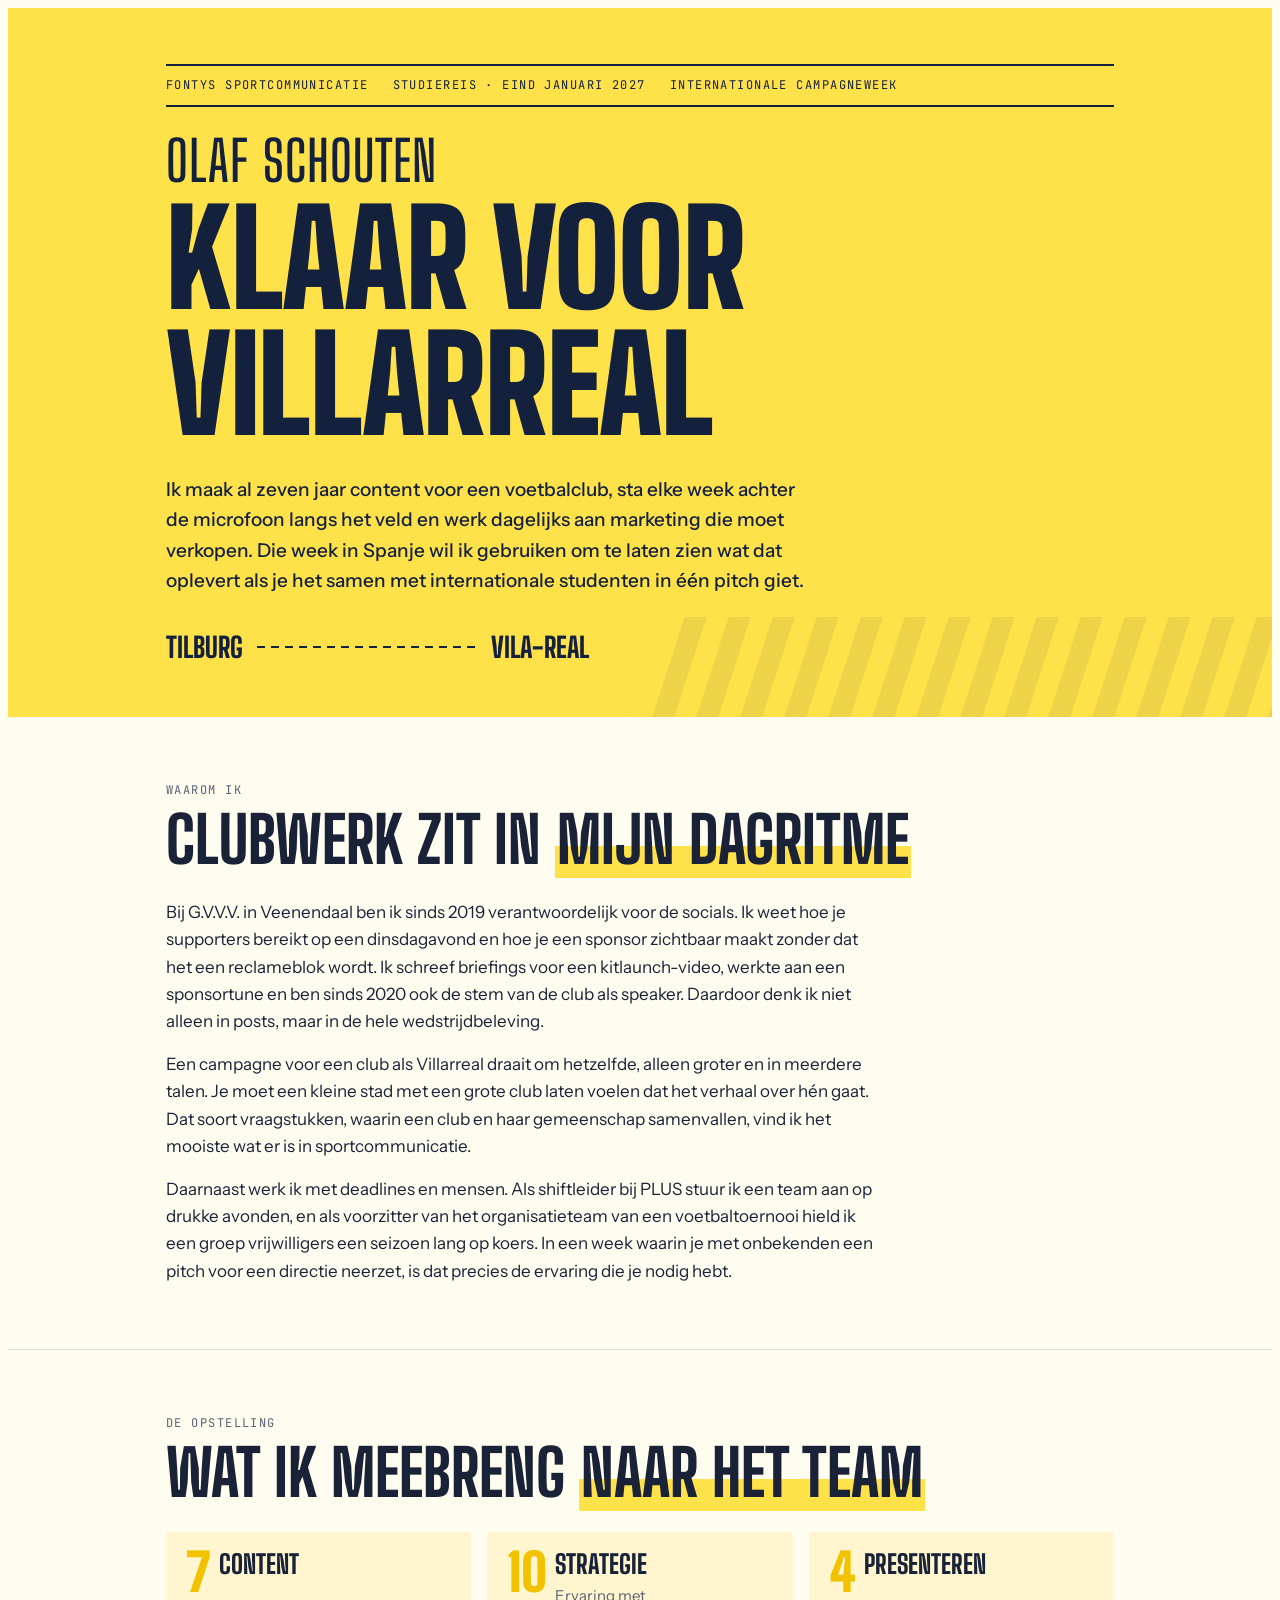
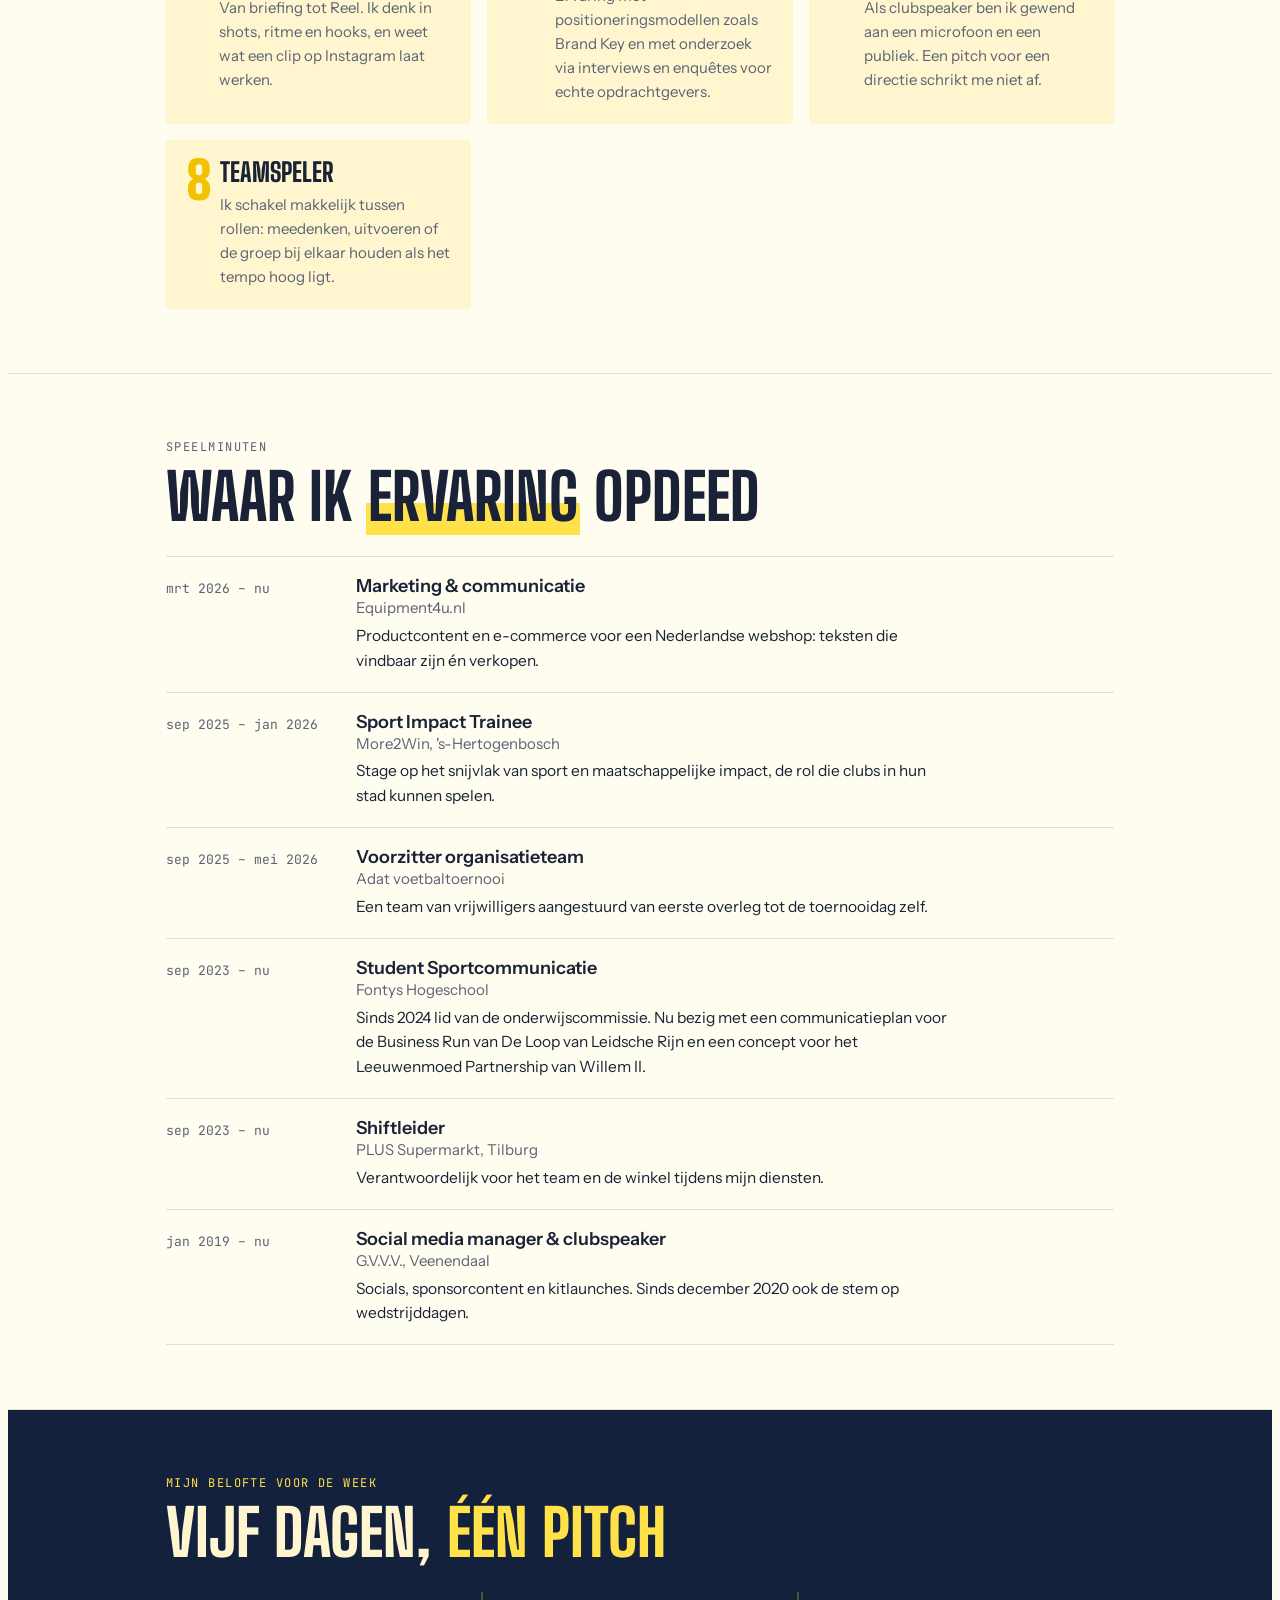
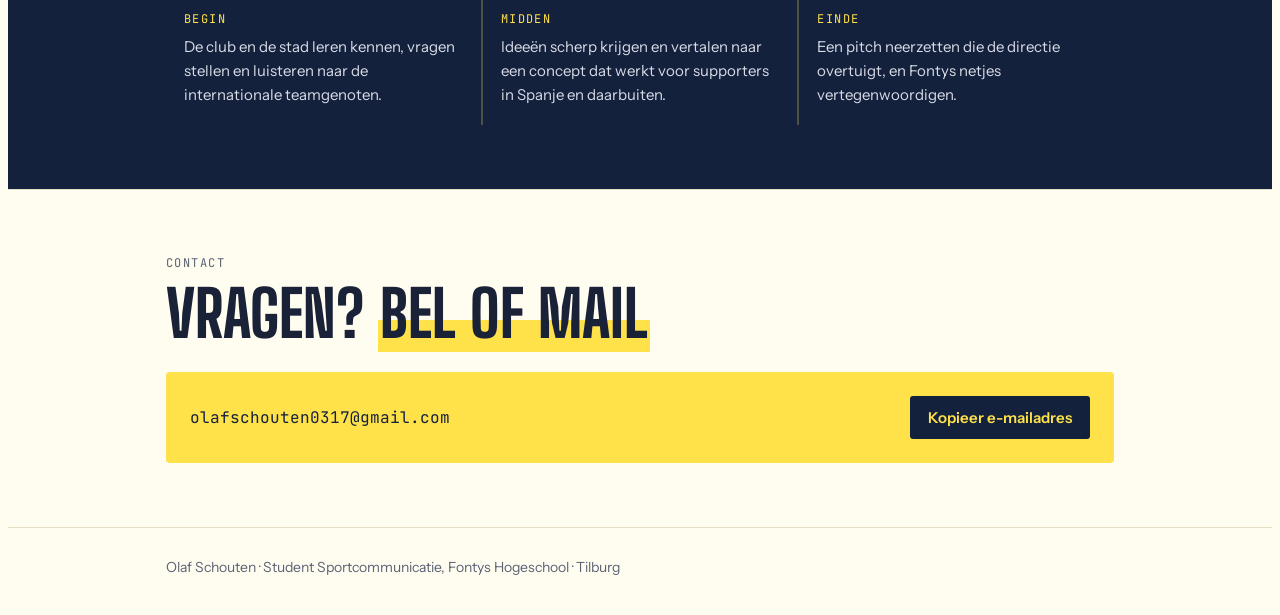
==== index.html @ 217aea15 "Eerste versie promotiesite Villarreal Co-Authored-By: Claude Opus 5.5 <noreply@anthropic.com> Claude" ====
<!doctype html>
<html lang="nl">
<head>
<meta charset="utf-8">
<meta name="viewport" content="width=device-width, initial-scale=1, viewport-fit=cover">
<meta name="description" content="Olaf Schouten, student Sportcommunicatie aan Fontys, klaar voor de studiereis naar Villarreal.">
<title>Olaf Schouten · Klaar voor Villarreal</title>
<link rel="preconnect" href="https://fonts.googleapis.com">
<link rel="stylesheet" href="https://fonts.googleapis.com/css2?family=Big+Shoulders+Display:wght@600;800;900&family=Instrument+Sans:wght@400;500;600&family=JetBrains+Mono:wght@500&display=swap">
<link rel="stylesheet" href="styles.css">
</head>
<body>
<header class="hero">
  <div class="wrap">
    <div class="ticket label">
      <span>Fontys Sportcommunicatie</span><span>Studiereis · eind januari 2027</span><span>Internationale campagneweek</span>
    </div>
    <h1><span>Olaf Schouten</span>Klaar voor Villarreal</h1>
    <p class="lede">Ik maak al zeven jaar content voor een voetbalclub, sta elke week achter de microfoon langs het veld en werk dagelijks aan marketing die moet verkopen. Die week in Spanje wil ik gebruiken om te laten zien wat dat oplevert als je het samen met internationale studenten in één pitch giet.</p>
    <div class="route" aria-label="Van Tilburg naar Vila-real"><span>Tilburg</span><i></i><span>Vila-real</span></div>
  </div>
</header>

<main>
  <section>
    <div class="wrap">
      <div class="head"><span class="label">Waarom ik</span><h2>Clubwerk zit in <em>mijn dagritme</em></h2></div>
      <div class="prose">
        <p>Bij G.V.V.V. in Veenendaal ben ik sinds 2019 verantwoordelijk voor de socials. Ik weet hoe je supporters bereikt op een dinsdagavond en hoe je een sponsor zichtbaar maakt zonder dat het een reclameblok wordt. Ik schreef briefings voor een kitlaunch-video, werkte aan een sponsortune en ben sinds 2020 ook de stem van de club als speaker. Daardoor denk ik niet alleen in posts, maar in de hele wedstrijdbeleving.</p>
        <p>Een campagne voor een club als Villarreal draait om hetzelfde, alleen groter en in meerdere talen. Je moet een kleine stad met een grote club laten voelen dat het verhaal over hén gaat. Dat soort vraagstukken, waarin een club en haar gemeenschap samenvallen, vind ik het mooiste wat er is in sportcommunicatie.</p>
        <p>Daarnaast werk ik met deadlines en mensen. Als shiftleider bij PLUS stuur ik een team aan op drukke avonden, en als voorzitter van het organisatieteam van een voetbaltoernooi hield ik een groep vrijwilligers een seizoen lang op koers. In een week waarin je met onbekenden een pitch voor een directie neerzet, is dat precies de ervaring die je nodig hebt.</p>
      </div>
    </div>
  </section>

  <section>
    <div class="wrap">
      <div class="head"><span class="label">De opstelling</span><h2>Wat ik meebreng <em>naar het team</em></h2></div>
      <div class="lineup">
        <div class="player"><span class="no">7</span><h3>Content</h3><p>Van briefing tot Reel. Ik denk in shots, ritme en hooks, en weet wat een clip op Instagram laat werken.</p></div>
        <div class="player"><span class="no">10</span><h3>Strategie</h3><p>Ervaring met positioneringsmodellen zoals Brand Key en met onderzoek via interviews en enquêtes voor echte opdrachtgevers.</p></div>
        <div class="player"><span class="no">4</span><h3>Presenteren</h3><p>Als clubspeaker ben ik gewend aan een microfoon en een publiek. Een pitch voor een directie schrikt me niet af.</p></div>
        <div class="player"><span class="no">8</span><h3>Teamspeler</h3><p>Ik schakel makkelijk tussen rollen: meedenken, uitvoeren of de groep bij elkaar houden als het tempo hoog ligt.</p></div>
      </div>
    </div>
  </section>

  <section>
    <div class="wrap">
      <div class="head"><span class="label">Speelminuten</span><h2>Waar ik <em>ervaring</em> opdeed</h2></div>
      <div class="timeline">
        <div class="row"><span class="when">mrt 2026 – nu</span><div><h3>Marketing &amp; communicatie<small>Equipment4u.nl</small></h3><p>Productcontent en e-commerce voor een Nederlandse webshop: teksten die vindbaar zijn én verkopen.</p></div></div>
        <div class="row"><span class="when">sep 2025 – jan 2026</span><div><h3>Sport Impact Trainee<small>More2Win, 's-Hertogenbosch</small></h3><p>Stage op het snijvlak van sport en maatschappelijke impact, de rol die clubs in hun stad kunnen spelen.</p></div></div>
        <div class="row"><span class="when">sep 2025 – mei 2026</span><div><h3>Voorzitter organisatieteam<small>Adat voetbaltoernooi</small></h3><p>Een team van vrijwilligers aangestuurd van eerste overleg tot de toernooidag zelf.</p></div></div>
        <div class="row"><span class="when">sep 2023 – nu</span><div><h3>Student Sportcommunicatie<small>Fontys Hogeschool</small></h3><p>Sinds 2024 lid van de onderwijscommissie. Nu bezig met een communicatieplan voor de Business Run van De Loop van Leidsche Rijn en een concept voor het Leeuwenmoed Partnership van Willem II.</p></div></div>
        <div class="row"><span class="when">sep 2023 – nu</span><div><h3>Shiftleider<small>PLUS Supermarkt, Tilburg</small></h3><p>Verantwoordelijk voor het team en de winkel tijdens mijn diensten.</p></div></div>
        <div class="row"><span class="when">jan 2019 – nu</span><div><h3>Social media manager &amp; clubspeaker<small>G.V.V.V., Veenendaal</small></h3><p>Socials, sponsorcontent en kitlaunches. Sinds december 2020 ook de stem op wedstrijddagen.</p></div></div>
      </div>
    </div>
  </section>

  <section class="pledge">
    <div class="wrap">
      <div class="head"><span class="label">Mijn belofte voor de week</span><h2>Vijf dagen, <em>één pitch</em></h2></div>
      <div class="days">
        <div class="day"><span class="label">Begin</span><p>De club en de stad leren kennen, vragen stellen en luisteren naar de internationale teamgenoten.</p></div>
        <div class="day"><span class="label">Midden</span><p>Ideeën scherp krijgen en vertalen naar een concept dat werkt voor supporters in Spanje en daarbuiten.</p></div>
        <div class="day"><span class="label">Einde</span><p>Een pitch neerzetten die de directie overtuigt, en Fontys netjes vertegenwoordigen.</p></div>
      </div>
    </div>
  </section>

  <section class="contact">
    <div class="wrap">
      <div class="head"><span class="label">Contact</span><h2>Vragen? <em>Bel of mail</em></h2></div>
      <div class="card">
        <span class="mail" id="mail">olafschouten0317@gmail.com</span>
        <button type="button" id="copy">Kopieer e-mailadres</button>
      </div>
    </div>
  </section>
</main>
<footer><div class="wrap">Olaf Schouten · Student Sportcommunicatie, Fontys Hogeschool · Tilburg</div></footer>
<script src="script.js"></script>
</body>
</html>
---- styles.css ----
/* Layout: matchday-programma — gele hero als stadionbord, daarna een smalle leeskolom met "opstelling" en "speelminuten" */
:root{
  --sun:#FFE14A;        /* geel, hero en accenten */
  --sun-deep:#F2C200;
  --ink:#14213D;        /* marine, tekst op geel */
  --bg:#FFFCF0;
  --fg:#1A2237;
  --muted:#5B6275;
  --line:#E7DFC2;
  --card:#FFF6CF;
  --display:"Big Shoulders Display","Arial Narrow",Impact,sans-serif;
  --body:"Instrument Sans",system-ui,-apple-system,"Segoe UI",sans-serif;
  --mono:"JetBrains Mono",ui-monospace,Menlo,monospace;
}
@media (prefers-color-scheme: dark){:root:not([data-theme="light"]){
  --bg:#0F1628;--fg:#EEF0F6;--muted:#A3AAC0;--line:#26304A;--card:#18223A;--sun:#FFE14A;--sun-deep:#FFD21F;--ink:#14213D;color-scheme:dark}}
:root[data-theme="dark"]{--bg:#0F1628;--fg:#EEF0F6;--muted:#A3AAC0;--line:#26304A;--card:#18223A;--sun:#FFE14A;--sun-deep:#FFD21F;--ink:#14213D;color-scheme:dark}

*{box-sizing:border-box}
body{background:var(--bg);color:var(--fg);font-family:var(--body);font-size:17px;line-height:1.6}
.wrap{max-width:980px;margin:0 auto;padding-left:max(16px,env(safe-area-inset-left,0px));padding-right:max(16px,env(safe-area-inset-right,0px))}
h1,h2,h3{font-family:var(--display);text-wrap:balance;line-height:.95;margin:0}
p{margin:0}
.label{font-family:var(--mono);font-size:12px;letter-spacing:.12em;text-transform:uppercase}

/* Hero */
.hero{background:var(--sun);color:var(--ink);position:relative;overflow:hidden}
.hero::after{content:"";position:absolute;inset:auto -10% -40px auto;width:60%;height:140px;
  background:repeating-linear-gradient(90deg,transparent 0 22px,rgba(20,33,61,.07) 22px 44px);transform:skewX(-18deg)}
.hero .wrap{padding-block:56px 48px;display:grid;gap:28px;position:relative;z-index:1}
.ticket{display:flex;flex-wrap:wrap;gap:8px 24px;border-top:2px solid var(--ink);border-bottom:2px solid var(--ink);padding-block:10px}
.hero h1{font-size:clamp(56px,12vw,132px);font-weight:900;text-transform:uppercase;letter-spacing:-.01em}
.hero h1 span{display:block;font-weight:600;font-size:.42em;letter-spacing:.02em;margin-bottom:.15em}
.lede{max-width:34em;font-size:19px;font-weight:500}
.route{display:flex;align-items:center;gap:14px;font-family:var(--display);font-weight:800;font-size:28px;text-transform:uppercase}
.route i{flex:1;max-width:220px;height:2px;background:repeating-linear-gradient(90deg,var(--ink) 0 8px,transparent 8px 14px)}

/* Sections */
section{padding-block:64px;border-bottom:1px solid var(--line)}
section .wrap{display:grid;gap:28px}
.head{display:grid;gap:10px}
.head .label{color:var(--muted)}
h2{font-size:clamp(40px,7vw,64px);font-weight:800;text-transform:uppercase}
h2 em{font-style:normal;background:linear-gradient(transparent 58%,var(--sun) 58%);color:inherit;padding-inline:2px}
:root[data-theme="dark"] h2 em{background:none;color:var(--sun)}
@media (prefers-color-scheme: dark){:root:not([data-theme="light"]) h2 em{background:none;color:var(--sun)}}
.prose{display:grid;gap:16px;max-width:65ch}

/* Opstelling */
.lineup{display:grid;grid-template-columns:repeat(auto-fit,minmax(240px,1fr));gap:16px}
.player{background:var(--card);border-radius:4px;padding:20px;display:grid;gap:8px;grid-template-columns:auto 1fr;align-items:start}
.player .no{font-family:var(--display);font-weight:900;font-size:52px;line-height:.8;color:var(--sun-deep);grid-row:span 2}
.player h3{font-size:26px;font-weight:800;text-transform:uppercase}
.player p{color:var(--muted);font-size:15px;grid-column:2}

/* Speelminuten */
.timeline{display:grid;gap:0}
.row{display:grid;grid-template-columns:170px 1fr;gap:20px;padding-block:18px;border-top:1px solid var(--line)}
.row:last-child{border-bottom:1px solid var(--line)}
.row .when{font-family:var(--mono);font-size:13px;color:var(--muted);font-variant-numeric:tabular-nums;padding-top:4px}
.row h3{font-family:var(--body);font-size:18px;font-weight:600;line-height:1.3}
.row h3 small{display:block;font-weight:400;color:var(--muted);font-size:15px}
.row p{margin-top:6px;font-size:15.5px;max-width:60ch}
.row > div{min-width:0}

/* Belofte */
.pledge{background:var(--ink);color:#FFF6CF}
.pledge .head .label{color:var(--sun)}
.pledge h2 em{background:none;color:var(--sun)}
.days{display:grid;grid-template-columns:repeat(auto-fit,minmax(170px,1fr));gap:2px;background:rgba(255,225,74,.25)}
.day{background:var(--ink);padding:18px;display:grid;gap:6px}
.day .label{color:var(--sun)}
.day p{font-size:15px;color:#D9DCE6}

/* Contact */
.contact .card{display:flex;flex-wrap:wrap;align-items:center;justify-content:space-between;gap:16px;background:var(--sun);color:var(--ink);padding:24px;border-radius:4px}
.contact .mail{font-family:var(--mono);font-size:16px;word-break:break-all;user-select:all}
button{font:600 15px var(--body);background:var(--ink);color:var(--sun);border:0;border-radius:3px;padding:12px 18px;cursor:pointer}
button:focus-visible{outline:3px solid var(--fg);outline-offset:3px}
footer{padding-block:28px;color:var(--muted);font-size:14px}

@media (max-width:600px){
  .row{grid-template-columns:1fr;gap:4px}
  .hero .wrap{padding-block:40px 36px}
}
@media (prefers-reduced-motion:no-preference){
  .hero h1{animation:rise .7s cubic-bezier(.2,.7,.2,1) both}
  @keyframes rise{from{transform:translateY(14px)}to{transform:none}}
}
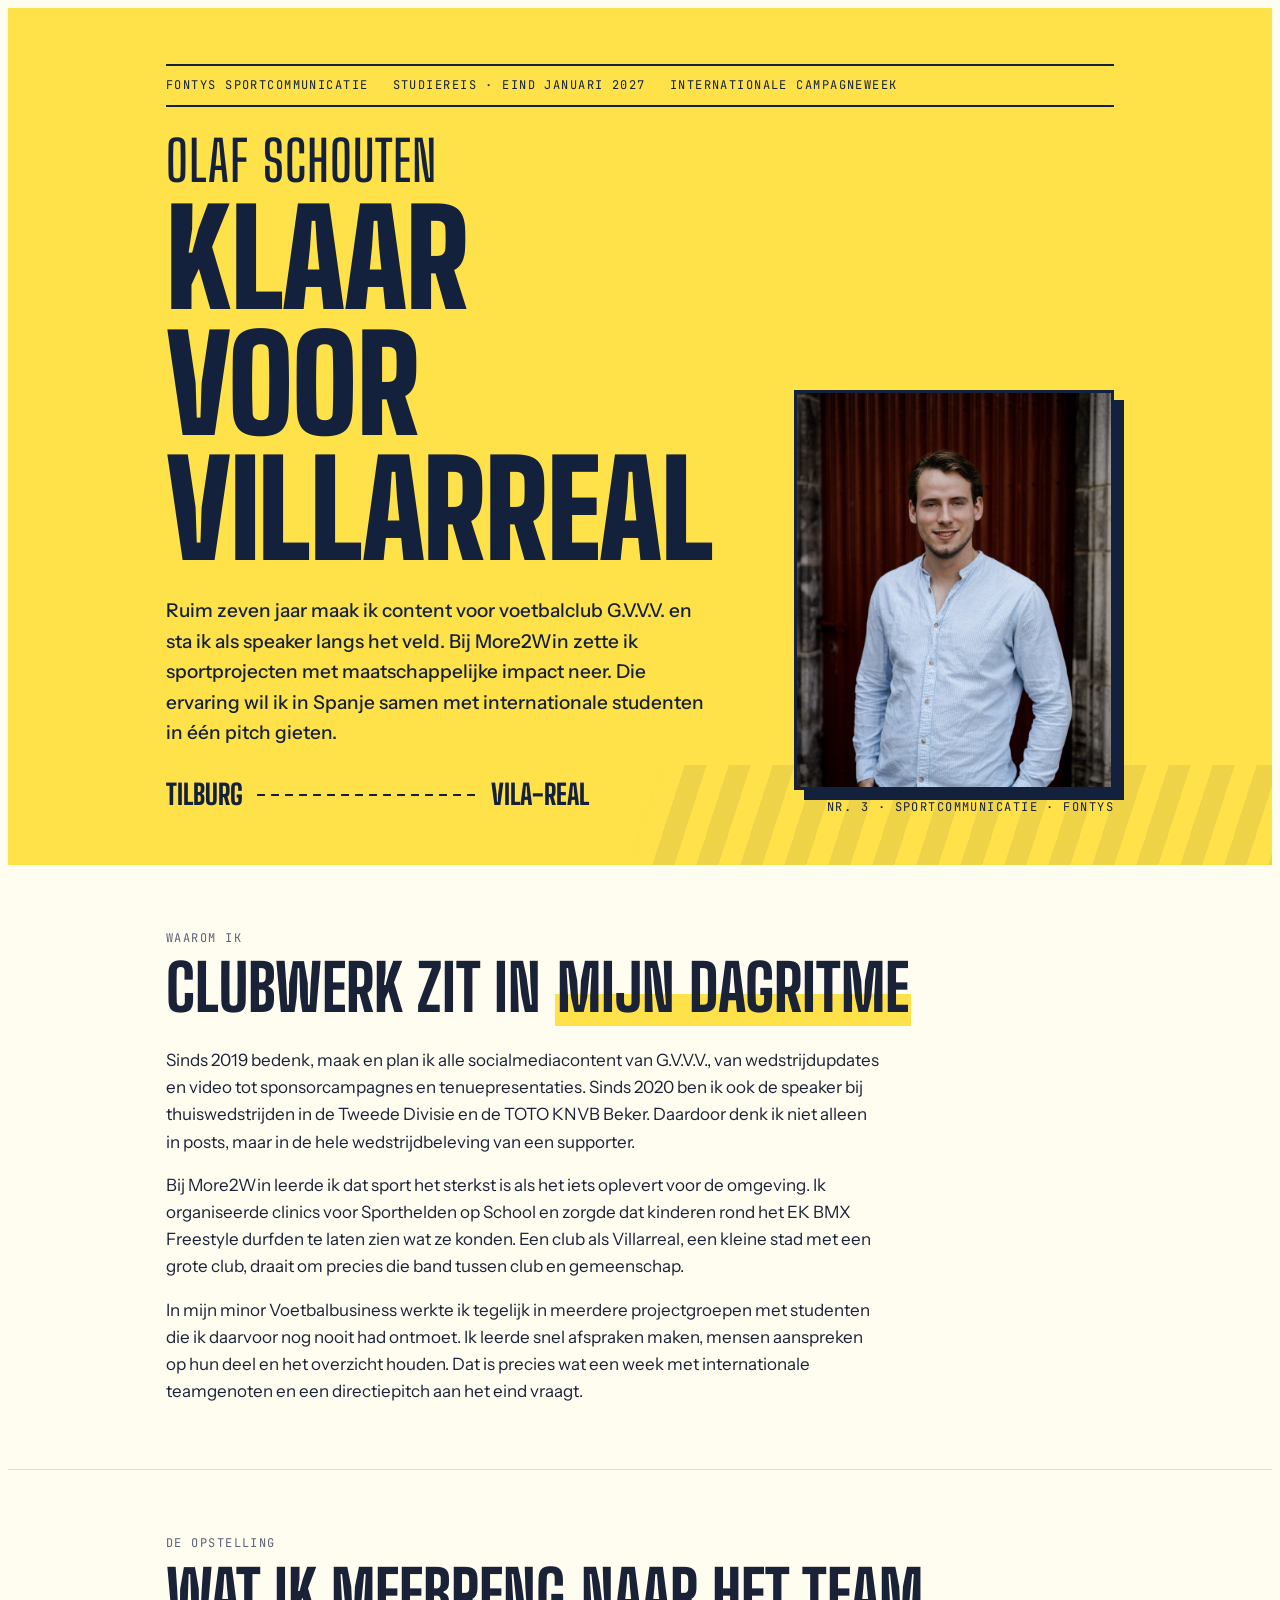
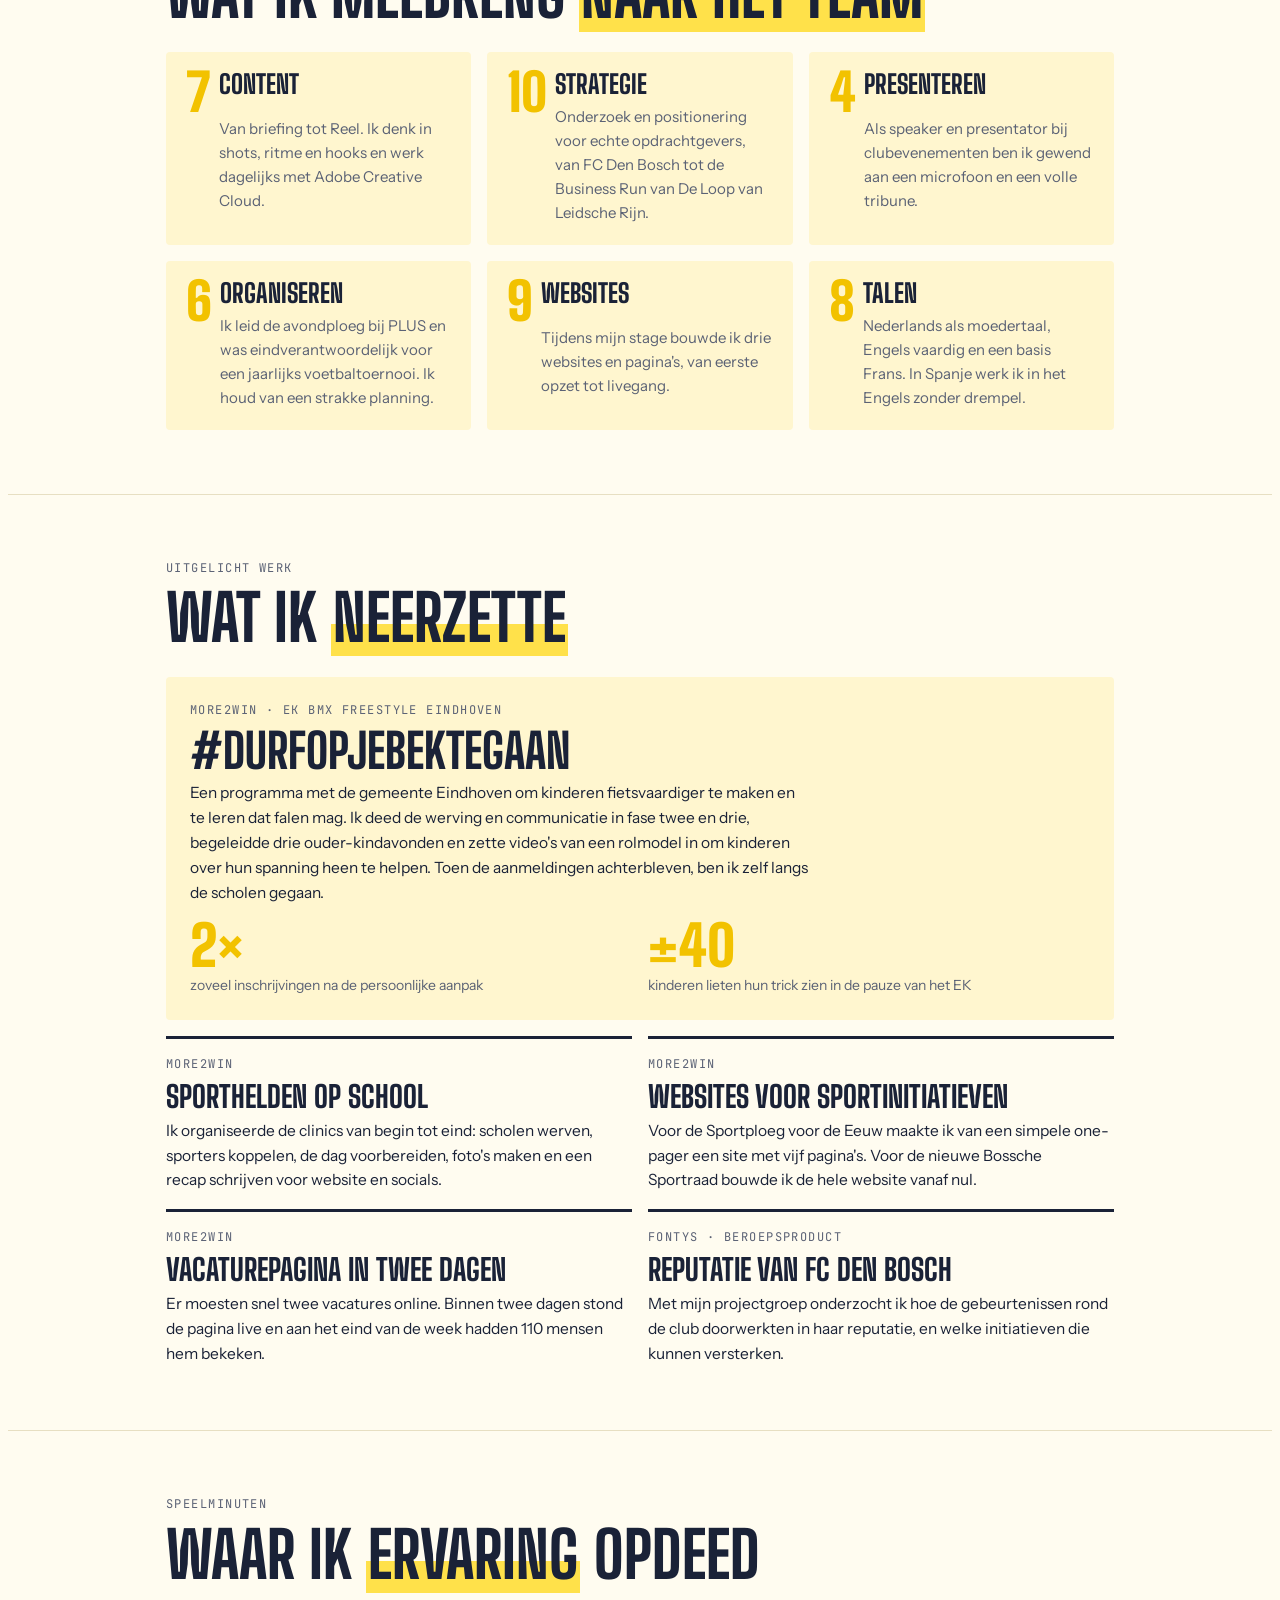
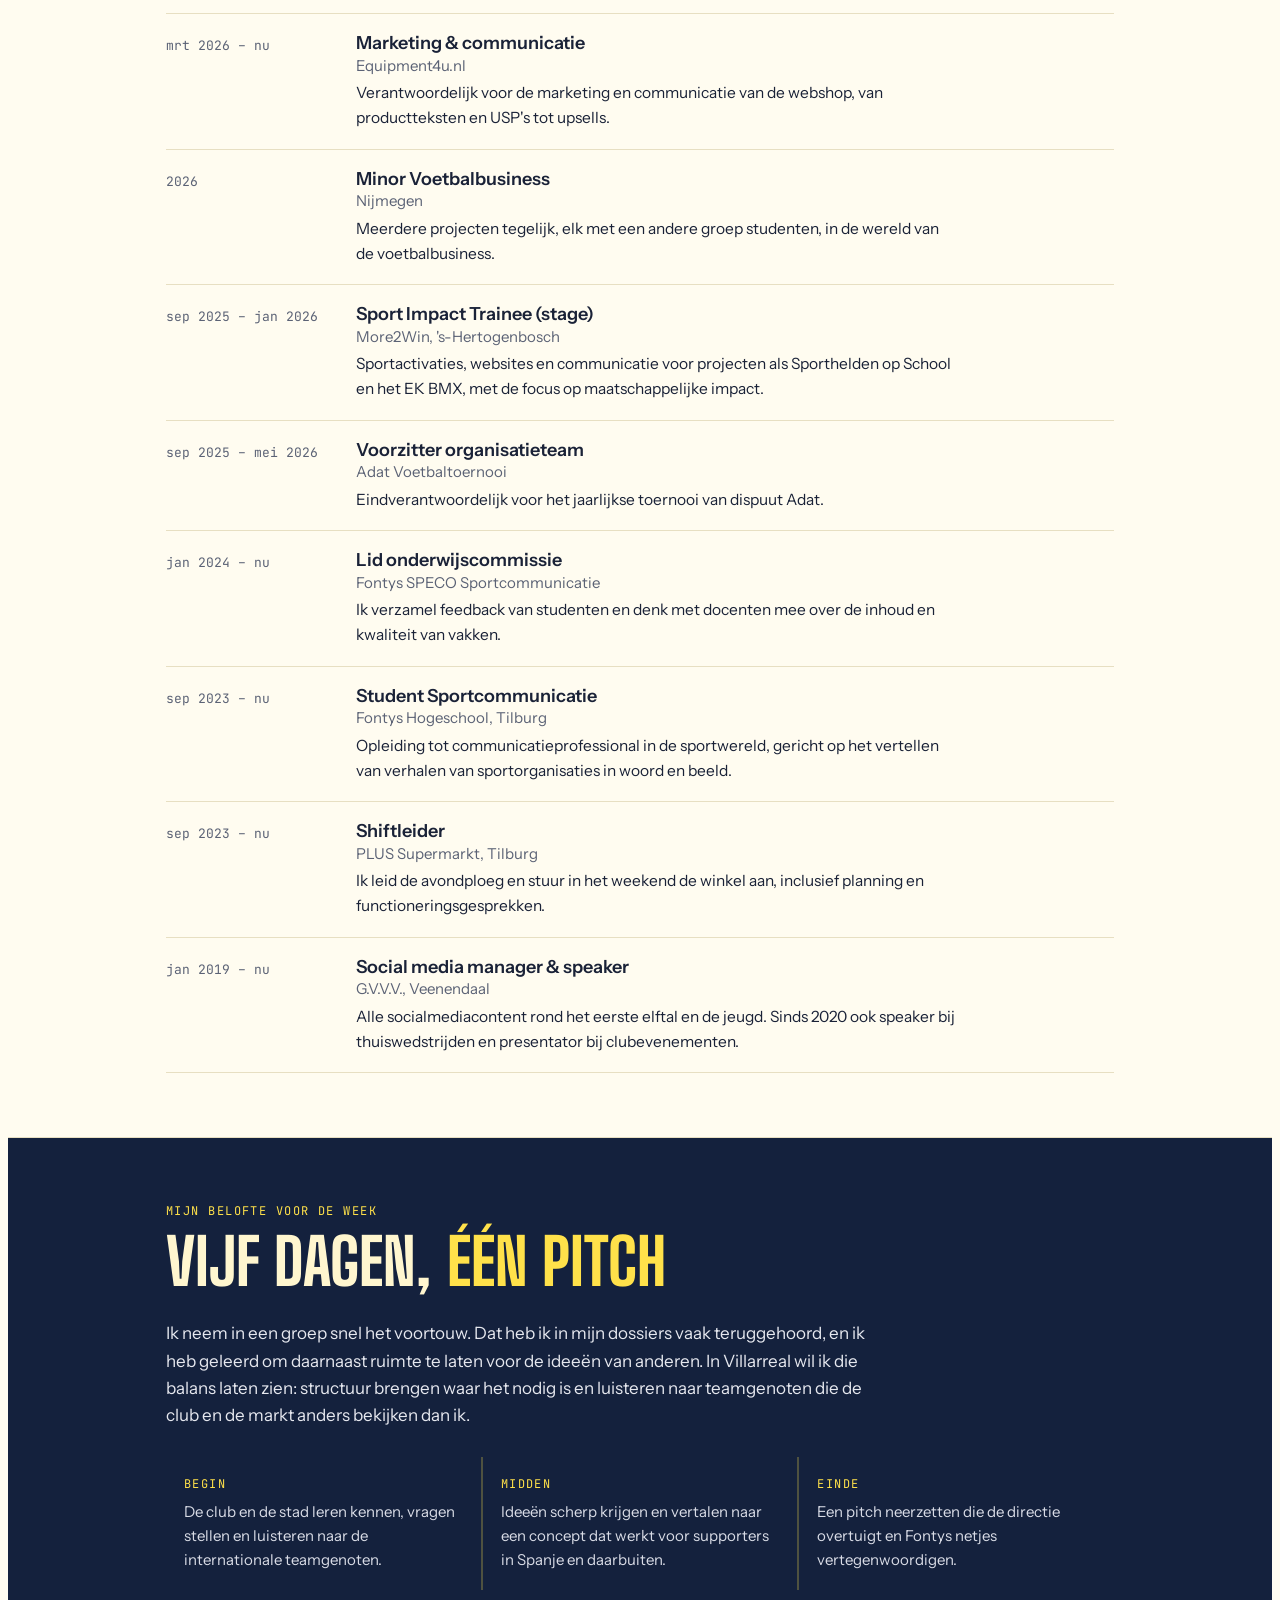
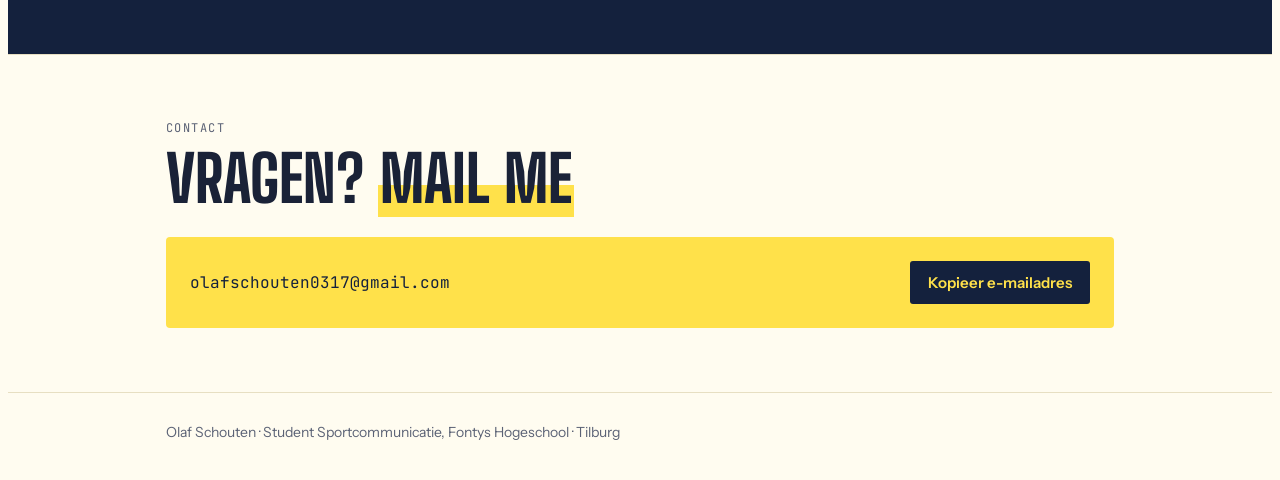
==== commit 0c9eb4ef: "Foto, cases uit stage en inhoud uit cv toegevoegd Co-Authored-By: Claude Opus 5.5 <noreply@anthropic" ====
--- a/index.html
+++ b/index.html
@@ -15,9 +15,17 @@
     <div class="ticket label">
       <span>Fontys Sportcommunicatie</span><span>Studiereis · eind januari 2027</span><span>Internationale campagneweek</span>
     </div>
-    <h1><span>Olaf Schouten</span>Klaar voor Villarreal</h1>
-    <p class="lede">Ik maak al zeven jaar content voor een voetbalclub, sta elke week achter de microfoon langs het veld en werk dagelijks aan marketing die moet verkopen. Die week in Spanje wil ik gebruiken om te laten zien wat dat oplevert als je het samen met internationale studenten in één pitch giet.</p>
-    <div class="route" aria-label="Van Tilburg naar Vila-real"><span>Tilburg</span><i></i><span>Vila-real</span></div>
+    <div class="hero-grid">
+      <div class="hero-text">
+        <h1><span>Olaf Schouten</span>Klaar voor Villarreal</h1>
+        <p class="lede">Ruim zeven jaar maak ik content voor voetbalclub G.V.V.V. en sta ik als speaker langs het veld. Bij More2Win zette ik sportprojecten met maatschappelijke impact neer. Die ervaring wil ik in Spanje samen met internationale studenten in één pitch gieten.</p>
+        <div class="route" aria-label="Van Tilburg naar Vila-real"><span>Tilburg</span><i></i><span>Vila-real</span></div>
+      </div>
+      <figure class="portrait">
+        <img src="assets/olaf.jpg" width="800" height="1000" alt="Portret van Olaf Schouten">
+        <figcaption class="label">Nr. 3 · Sportcommunicatie · Fontys</figcaption>
+      </figure>
+    </div>
   </div>
 </header>
 
@@ -26,9 +34,9 @@
     <div class="wrap">
       <div class="head"><span class="label">Waarom ik</span><h2>Clubwerk zit in <em>mijn dagritme</em></h2></div>
       <div class="prose">
-        <p>Bij G.V.V.V. in Veenendaal ben ik sinds 2019 verantwoordelijk voor de socials. Ik weet hoe je supporters bereikt op een dinsdagavond en hoe je een sponsor zichtbaar maakt zonder dat het een reclameblok wordt. Ik schreef briefings voor een kitlaunch-video, werkte aan een sponsortune en ben sinds 2020 ook de stem van de club als speaker. Daardoor denk ik niet alleen in posts, maar in de hele wedstrijdbeleving.</p>
-        <p>Een campagne voor een club als Villarreal draait om hetzelfde, alleen groter en in meerdere talen. Je moet een kleine stad met een grote club laten voelen dat het verhaal over hén gaat. Dat soort vraagstukken, waarin een club en haar gemeenschap samenvallen, vind ik het mooiste wat er is in sportcommunicatie.</p>
-        <p>Daarnaast werk ik met deadlines en mensen. Als shiftleider bij PLUS stuur ik een team aan op drukke avonden, en als voorzitter van het organisatieteam van een voetbaltoernooi hield ik een groep vrijwilligers een seizoen lang op koers. In een week waarin je met onbekenden een pitch voor een directie neerzet, is dat precies de ervaring die je nodig hebt.</p>
+        <p>Sinds 2019 bedenk, maak en plan ik alle socialmediacontent van G.V.V.V., van wedstrijdupdates en video tot sponsorcampagnes en tenuepresentaties. Sinds 2020 ben ik ook de speaker bij thuiswedstrijden in de Tweede Divisie en de TOTO KNVB Beker. Daardoor denk ik niet alleen in posts, maar in de hele wedstrijdbeleving van een supporter.</p>
+        <p>Bij More2Win leerde ik dat sport het sterkst is als het iets oplevert voor de omgeving. Ik organiseerde clinics voor Sporthelden op School en zorgde dat kinderen rond het EK BMX Freestyle durfden te laten zien wat ze konden. Een club als Villarreal, een kleine stad met een grote club, draait om precies die band tussen club en gemeenschap.</p>
+        <p>In mijn minor Voetbalbusiness werkte ik tegelijk in meerdere projectgroepen met studenten die ik daarvoor nog nooit had ontmoet. Ik leerde snel afspraken maken, mensen aanspreken op hun deel en het overzicht houden. Dat is precies wat een week met internationale teamgenoten en een directiepitch aan het eind vraagt.</p>
       </div>
     </div>
   </section>
@@ -37,10 +45,49 @@
     <div class="wrap">
       <div class="head"><span class="label">De opstelling</span><h2>Wat ik meebreng <em>naar het team</em></h2></div>
       <div class="lineup">
-        <div class="player"><span class="no">7</span><h3>Content</h3><p>Van briefing tot Reel. Ik denk in shots, ritme en hooks, en weet wat een clip op Instagram laat werken.</p></div>
-        <div class="player"><span class="no">10</span><h3>Strategie</h3><p>Ervaring met positioneringsmodellen zoals Brand Key en met onderzoek via interviews en enquêtes voor echte opdrachtgevers.</p></div>
-        <div class="player"><span class="no">4</span><h3>Presenteren</h3><p>Als clubspeaker ben ik gewend aan een microfoon en een publiek. Een pitch voor een directie schrikt me niet af.</p></div>
-        <div class="player"><span class="no">8</span><h3>Teamspeler</h3><p>Ik schakel makkelijk tussen rollen: meedenken, uitvoeren of de groep bij elkaar houden als het tempo hoog ligt.</p></div>
+        <div class="player"><span class="no">7</span><h3>Content</h3><p>Van briefing tot Reel. Ik denk in shots, ritme en hooks en werk dagelijks met Adobe Creative Cloud.</p></div>
+        <div class="player"><span class="no">10</span><h3>Strategie</h3><p>Onderzoek en positionering voor echte opdrachtgevers, van FC Den Bosch tot de Business Run van De Loop van Leidsche Rijn.</p></div>
+        <div class="player"><span class="no">4</span><h3>Presenteren</h3><p>Als speaker en presentator bij clubevenementen ben ik gewend aan een microfoon en een volle tribune.</p></div>
+        <div class="player"><span class="no">6</span><h3>Organiseren</h3><p>Ik leid de avondploeg bij PLUS en was eindverantwoordelijk voor een jaarlijks voetbaltoernooi. Ik houd van een strakke planning.</p></div>
+        <div class="player"><span class="no">9</span><h3>Websites</h3><p>Tijdens mijn stage bouwde ik drie websites en pagina's, van eerste opzet tot livegang.</p></div>
+        <div class="player"><span class="no">8</span><h3>Talen</h3><p>Nederlands als moedertaal, Engels vaardig en een basis Frans. In Spanje werk ik in het Engels zonder drempel.</p></div>
+      </div>
+    </div>
+  </section>
+
+  <section>
+    <div class="wrap">
+      <div class="head"><span class="label">Uitgelicht werk</span><h2>Wat ik <em>neerzette</em></h2></div>
+      <div class="cases">
+        <article class="case feature">
+          <span class="label">More2Win · EK BMX Freestyle Eindhoven</span>
+          <h3>#DurfOpJeBekTeGaan</h3>
+          <p>Een programma met de gemeente Eindhoven om kinderen fietsvaardiger te maken en te leren dat falen mag. Ik deed de werving en communicatie in fase twee en drie, begeleidde drie ouder-kindavonden en zette video's van een rolmodel in om kinderen over hun spanning heen te helpen. Toen de aanmeldingen achterbleven, ben ik zelf langs de scholen gegaan.</p>
+          <div class="stats">
+            <div><b>2×</b><span>zoveel inschrijvingen na de persoonlijke aanpak</span></div>
+            <div><b>±40</b><span>kinderen lieten hun trick zien in de pauze van het EK</span></div>
+          </div>
+        </article>
+        <article class="case">
+          <span class="label">More2Win</span>
+          <h3>Sporthelden op School</h3>
+          <p>Ik organiseerde de clinics van begin tot eind: scholen werven, sporters koppelen, de dag voorbereiden, foto's maken en een recap schrijven voor website en socials.</p>
+        </article>
+        <article class="case">
+          <span class="label">More2Win</span>
+          <h3>Websites voor sportinitiatieven</h3>
+          <p>Voor de Sportploeg voor de Eeuw maakte ik van een simpele one-pager een site met vijf pagina's. Voor de nieuwe Bossche Sportraad bouwde ik de hele website vanaf nul.</p>
+        </article>
+        <article class="case">
+          <span class="label">More2Win</span>
+          <h3>Vacaturepagina in twee dagen</h3>
+          <p>Er moesten snel twee vacatures online. Binnen twee dagen stond de pagina live en aan het eind van de week hadden 110 mensen hem bekeken.</p>
+        </article>
+        <article class="case">
+          <span class="label">Fontys · beroepsproduct</span>
+          <h3>Reputatie van FC Den Bosch</h3>
+          <p>Met mijn projectgroep onderzocht ik hoe de gebeurtenissen rond de club doorwerkten in haar reputatie, en welke initiatieven die kunnen versterken.</p>
+        </article>
       </div>
     </div>
   </section>
@@ -49,12 +96,14 @@
     <div class="wrap">
       <div class="head"><span class="label">Speelminuten</span><h2>Waar ik <em>ervaring</em> opdeed</h2></div>
       <div class="timeline">
-        <div class="row"><span class="when">mrt 2026 – nu</span><div><h3>Marketing &amp; communicatie<small>Equipment4u.nl</small></h3><p>Productcontent en e-commerce voor een Nederlandse webshop: teksten die vindbaar zijn én verkopen.</p></div></div>
-        <div class="row"><span class="when">sep 2025 – jan 2026</span><div><h3>Sport Impact Trainee<small>More2Win, 's-Hertogenbosch</small></h3><p>Stage op het snijvlak van sport en maatschappelijke impact, de rol die clubs in hun stad kunnen spelen.</p></div></div>
-        <div class="row"><span class="when">sep 2025 – mei 2026</span><div><h3>Voorzitter organisatieteam<small>Adat voetbaltoernooi</small></h3><p>Een team van vrijwilligers aangestuurd van eerste overleg tot de toernooidag zelf.</p></div></div>
-        <div class="row"><span class="when">sep 2023 – nu</span><div><h3>Student Sportcommunicatie<small>Fontys Hogeschool</small></h3><p>Sinds 2024 lid van de onderwijscommissie. Nu bezig met een communicatieplan voor de Business Run van De Loop van Leidsche Rijn en een concept voor het Leeuwenmoed Partnership van Willem II.</p></div></div>
-        <div class="row"><span class="when">sep 2023 – nu</span><div><h3>Shiftleider<small>PLUS Supermarkt, Tilburg</small></h3><p>Verantwoordelijk voor het team en de winkel tijdens mijn diensten.</p></div></div>
-        <div class="row"><span class="when">jan 2019 – nu</span><div><h3>Social media manager &amp; clubspeaker<small>G.V.V.V., Veenendaal</small></h3><p>Socials, sponsorcontent en kitlaunches. Sinds december 2020 ook de stem op wedstrijddagen.</p></div></div>
+        <div class="row"><span class="when">mrt 2026 – nu</span><div><h3>Marketing &amp; communicatie<small>Equipment4u.nl</small></h3><p>Verantwoordelijk voor de marketing en communicatie van de webshop, van productteksten en USP's tot upsells.</p></div></div>
+        <div class="row"><span class="when">2026</span><div><h3>Minor Voetbalbusiness<small>Nijmegen</small></h3><p>Meerdere projecten tegelijk, elk met een andere groep studenten, in de wereld van de voetbalbusiness.</p></div></div>
+        <div class="row"><span class="when">sep 2025 – jan 2026</span><div><h3>Sport Impact Trainee (stage)<small>More2Win, 's-Hertogenbosch</small></h3><p>Sportactivaties, websites en communicatie voor projecten als Sporthelden op School en het EK BMX, met de focus op maatschappelijke impact.</p></div></div>
+        <div class="row"><span class="when">sep 2025 – mei 2026</span><div><h3>Voorzitter organisatieteam<small>Adat Voetbaltoernooi</small></h3><p>Eindverantwoordelijk voor het jaarlijkse toernooi van dispuut Adat.</p></div></div>
+        <div class="row"><span class="when">jan 2024 – nu</span><div><h3>Lid onderwijscommissie<small>Fontys SPECO Sportcommunicatie</small></h3><p>Ik verzamel feedback van studenten en denk met docenten mee over de inhoud en kwaliteit van vakken.</p></div></div>
+        <div class="row"><span class="when">sep 2023 – nu</span><div><h3>Student Sportcommunicatie<small>Fontys Hogeschool, Tilburg</small></h3><p>Opleiding tot communicatieprofessional in de sportwereld, gericht op het vertellen van verhalen van sportorganisaties in woord en beeld.</p></div></div>
+        <div class="row"><span class="when">sep 2023 – nu</span><div><h3>Shiftleider<small>PLUS Supermarkt, Tilburg</small></h3><p>Ik leid de avondploeg en stuur in het weekend de winkel aan, inclusief planning en functioneringsgesprekken.</p></div></div>
+        <div class="row"><span class="when">jan 2019 – nu</span><div><h3>Social media manager &amp; speaker<small>G.V.V.V., Veenendaal</small></h3><p>Alle socialmediacontent rond het eerste elftal en de jeugd. Sinds 2020 ook speaker bij thuiswedstrijden en presentator bij clubevenementen.</p></div></div>
       </div>
     </div>
   </section>
@@ -62,17 +111,20 @@
   <section class="pledge">
     <div class="wrap">
       <div class="head"><span class="label">Mijn belofte voor de week</span><h2>Vijf dagen, <em>één pitch</em></h2></div>
+      <div class="prose">
+        <p>Ik neem in een groep snel het voortouw. Dat heb ik in mijn dossiers vaak teruggehoord, en ik heb geleerd om daarnaast ruimte te laten voor de ideeën van anderen. In Villarreal wil ik die balans laten zien: structuur brengen waar het nodig is en luisteren naar teamgenoten die de club en de markt anders bekijken dan ik.</p>
+      </div>
       <div class="days">
         <div class="day"><span class="label">Begin</span><p>De club en de stad leren kennen, vragen stellen en luisteren naar de internationale teamgenoten.</p></div>
         <div class="day"><span class="label">Midden</span><p>Ideeën scherp krijgen en vertalen naar een concept dat werkt voor supporters in Spanje en daarbuiten.</p></div>
-        <div class="day"><span class="label">Einde</span><p>Een pitch neerzetten die de directie overtuigt, en Fontys netjes vertegenwoordigen.</p></div>
+        <div class="day"><span class="label">Einde</span><p>Een pitch neerzetten die de directie overtuigt en Fontys netjes vertegenwoordigen.</p></div>
       </div>
     </div>
   </section>
 
   <section class="contact">
     <div class="wrap">
-      <div class="head"><span class="label">Contact</span><h2>Vragen? <em>Bel of mail</em></h2></div>
+      <div class="head"><span class="label">Contact</span><h2>Vragen? <em>Mail me</em></h2></div>
       <div class="card">
         <span class="mail" id="mail">olafschouten0317@gmail.com</span>
         <button type="button" id="copy">Kopieer e-mailadres</button>
@@ -81,6 +133,7 @@
   </section>
 </main>
 <footer><div class="wrap">Olaf Schouten · Student Sportcommunicatie, Fontys Hogeschool · Tilburg</div></footer>
+
 <script src="script.js"></script>
 </body>
 </html>
--- a/styles.css
+++ b/styles.css
@@ -87,3 +87,30 @@
   .hero h1{animation:rise .7s cubic-bezier(.2,.7,.2,1) both}
   @keyframes rise{from{transform:translateY(14px)}to{transform:none}}
 }
+
+/* Hero met portret */
+.hero-grid{display:grid;grid-template-columns:minmax(0,1.5fr) minmax(0,1fr);gap:32px;align-items:end}
+.hero-text{display:grid;gap:24px;min-width:0}
+.portrait{margin:0;display:grid;gap:8px;justify-self:end;width:100%;max-width:320px}
+.portrait img{display:block;width:100%;height:auto;aspect-ratio:4/5;object-fit:cover;border:3px solid var(--ink);box-shadow:10px 10px 0 var(--ink)}
+.portrait figcaption{text-align:right}
+@media (max-width:720px){
+  .hero-grid{grid-template-columns:1fr}
+  .portrait{justify-self:start;max-width:240px;order:-1}
+  .portrait figcaption{text-align:left}
+}
+
+/* Uitgelicht werk */
+.cases{display:grid;grid-template-columns:repeat(2,minmax(0,1fr));gap:16px}
+.case{border-top:3px solid var(--fg);padding-top:16px;display:grid;gap:8px;align-content:start}
+.case .label{color:var(--muted)}
+.case h3{font-size:30px;font-weight:800;text-transform:uppercase}
+.case p{font-size:15.5px;max-width:62ch}
+.case.feature{grid-column:1/-1;background:var(--card);border-top:0;border-radius:4px;padding:24px}
+.case.feature h3{font-size:clamp(34px,6vw,48px)}
+.stats{display:grid;grid-template-columns:repeat(auto-fit,minmax(200px,1fr));gap:16px;margin-top:8px}
+.stats div{display:grid;gap:2px}
+.stats b{font-family:var(--display);font-weight:900;font-size:56px;line-height:.9;color:var(--sun-deep);font-variant-numeric:tabular-nums}
+.stats span{font-size:14px;color:var(--muted)}
+@media (max-width:640px){.cases{grid-template-columns:1fr}}
+.pledge .prose p{color:#E6E8EF}
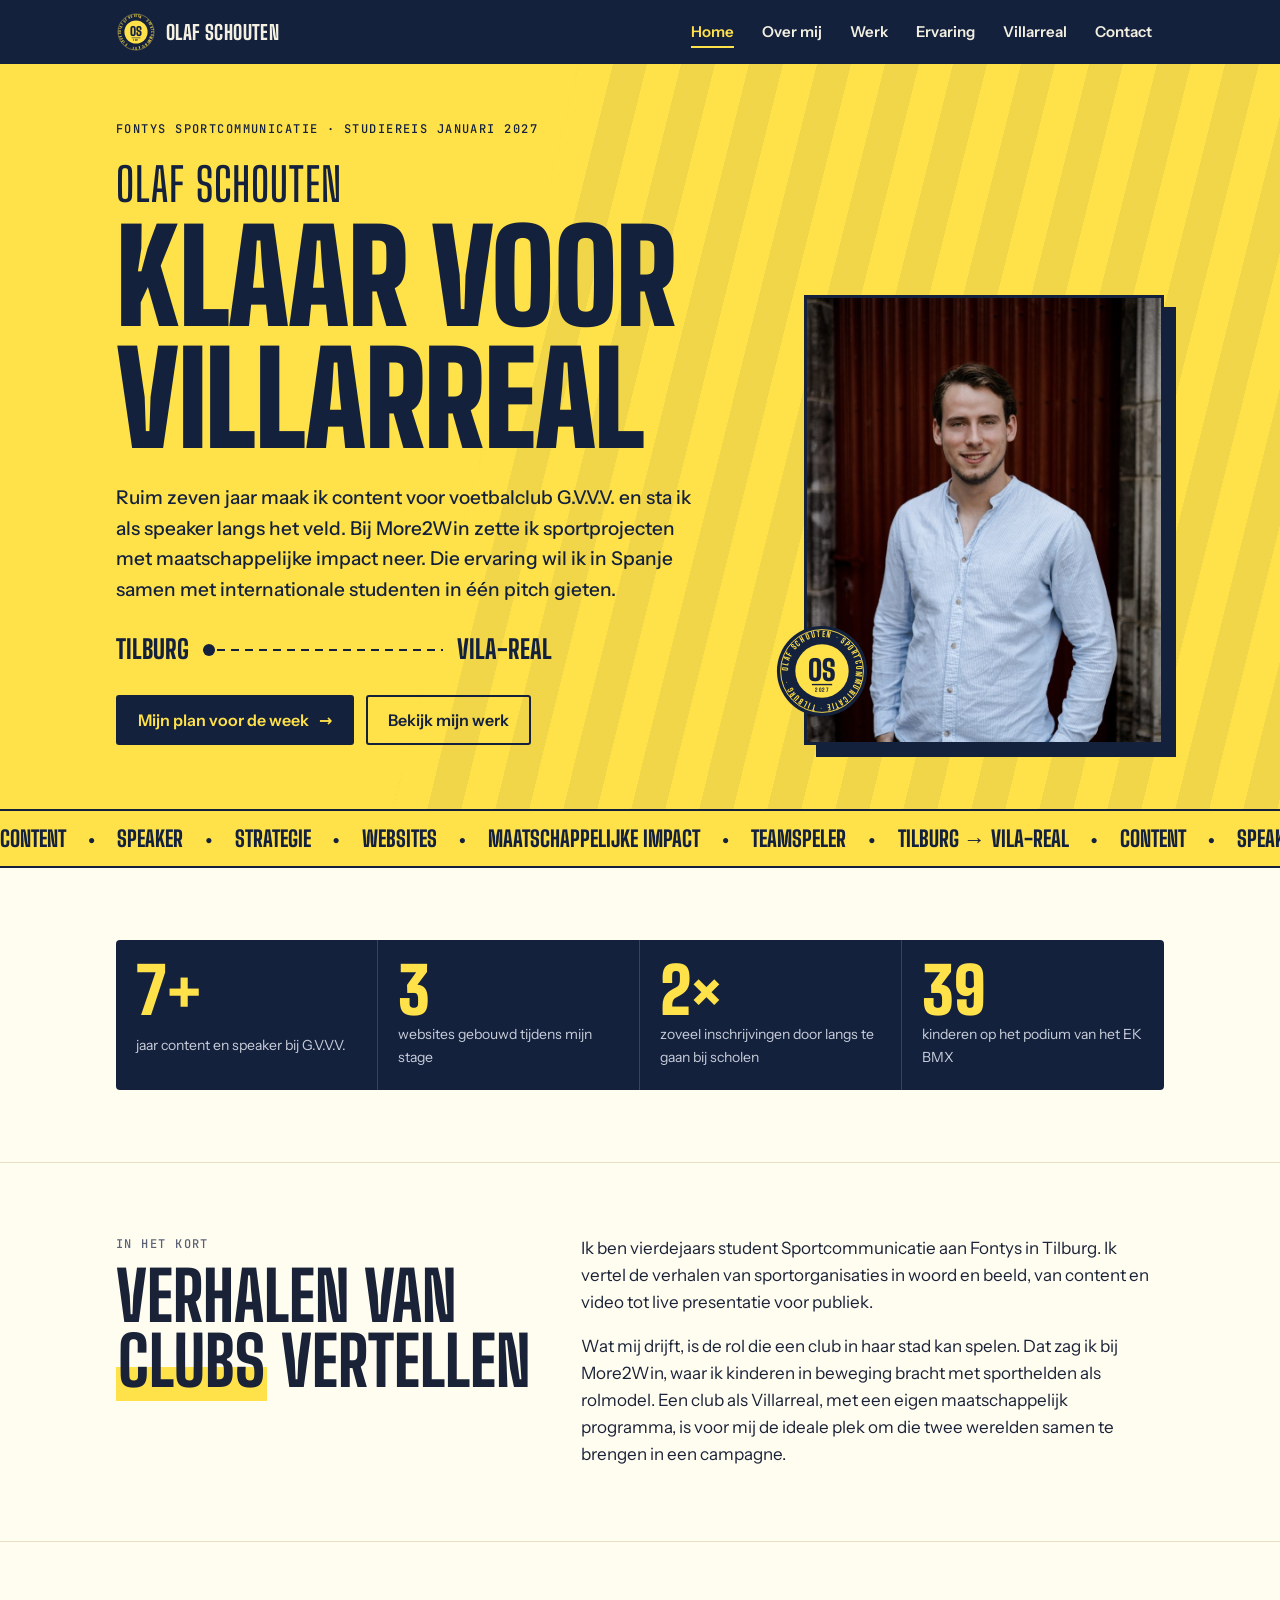
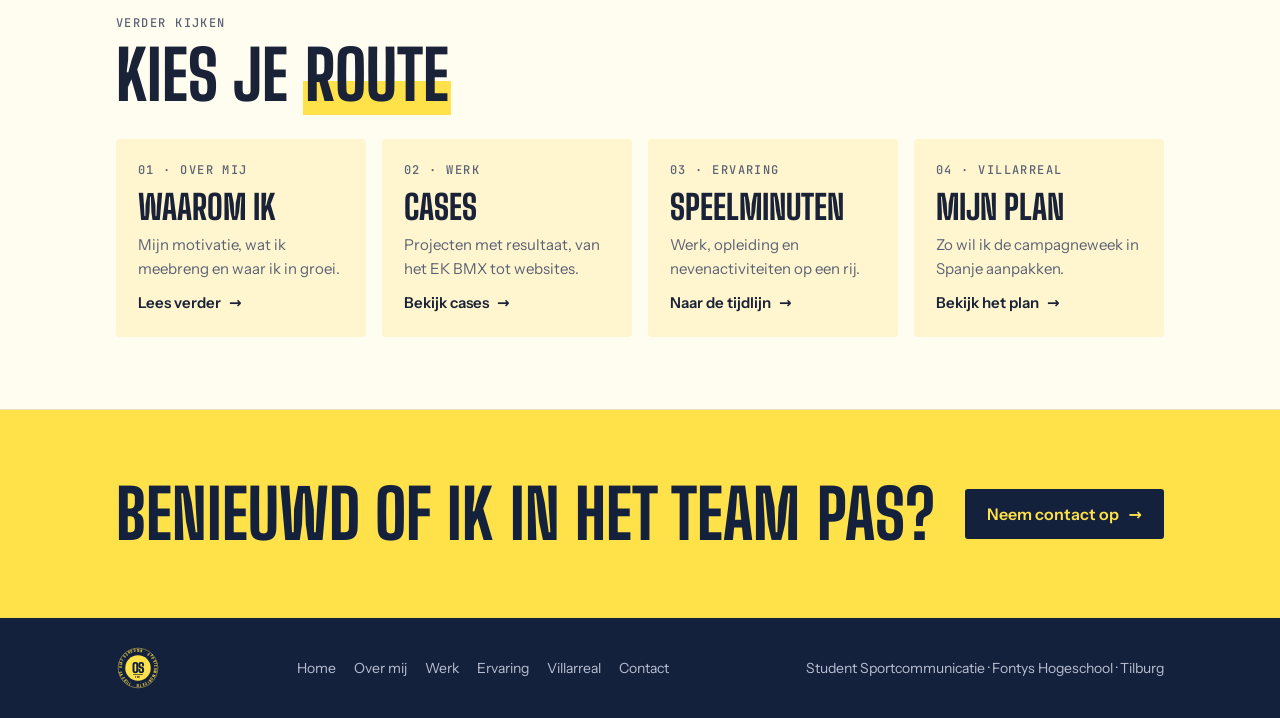
==== commit 5b3040a2: "Meerdere pagina's, eigen logo, animaties en zelf gehoste lettertypes Co-Authored-By: Claude Opus 5.5" ====
--- a/index.html
+++ b/index.html
@@ -3,137 +3,92 @@
 <head>
 <meta charset="utf-8">
 <meta name="viewport" content="width=device-width, initial-scale=1, viewport-fit=cover">
-<meta name="description" content="Olaf Schouten, student Sportcommunicatie aan Fontys, klaar voor de studiereis naar Villarreal.">
 <title>Olaf Schouten · Klaar voor Villarreal</title>
-<link rel="preconnect" href="https://fonts.googleapis.com">
-<link rel="stylesheet" href="https://fonts.googleapis.com/css2?family=Big+Shoulders+Display:wght@600;800;900&family=Instrument+Sans:wght@400;500;600&family=JetBrains+Mono:wght@500&display=swap">
+<meta name="description" content="Olaf Schouten, student Sportcommunicatie aan Fontys, klaar voor de studiereis en campagneweek in Villarreal.">
+<meta name="theme-color" content="#14213D">
+<meta property="og:type" content="website">
+<meta property="og:url" content="https://olaf-villarreal.netlify.app/">
+<meta property="og:title" content="Olaf Schouten · Klaar voor Villarreal">
+<meta property="og:description" content="Olaf Schouten, student Sportcommunicatie aan Fontys, klaar voor de studiereis en campagneweek in Villarreal.">
+<meta property="og:image" content="https://olaf-villarreal.netlify.app/assets/og.jpg">
+<meta name="twitter:card" content="summary_large_image">
+<link rel="icon" href="assets/logo.svg" type="image/svg+xml">
+<link rel="preload" href="assets/fonts/big-shoulders-display-latin-900-normal.woff2" as="font" type="font/woff2" crossorigin>
 <link rel="stylesheet" href="styles.css">
 </head>
 <body>
+<header class="site-header">
+  <div class="wrap">
+    <a class="brand" href="index.html"><img src="assets/logo.svg" alt="" width="40" height="40">Olaf Schouten</a>
+    <button class="menu-btn" type="button" aria-expanded="false" aria-controls="nav">Menu</button>
+    <ul class="nav" id="nav"><li><a href="index.html" aria-current="page">Home</a></li><li><a href="over-mij.html">Over mij</a></li><li><a href="werk.html">Werk</a></li><li><a href="ervaring.html">Ervaring</a></li><li><a href="villarreal.html">Villarreal</a></li><li><a href="contact.html">Contact</a></li></ul>
+  </div>
+</header>
+<main>
 <header class="hero">
   <div class="wrap">
-    <div class="ticket label">
-      <span>Fontys Sportcommunicatie</span><span>Studiereis · eind januari 2027</span><span>Internationale campagneweek</span>
+    <div class="hero-text">
+      <span class="label">Fontys Sportcommunicatie · Studiereis januari 2027</span>
+      <h1><small class="line"><span>Olaf Schouten</span></small><span class="line"><span>Klaar voor</span></span><span class="line"><span>Villarreal</span></span></h1>
+      <p class="lede">Ruim zeven jaar maak ik content voor voetbalclub G.V.V.V. en sta ik als speaker langs het veld. Bij More2Win zette ik sportprojecten met maatschappelijke impact neer. Die ervaring wil ik in Spanje samen met internationale studenten in één pitch gieten.</p>
+      <div class="route" aria-label="Van Tilburg naar Vila-real"><span>Tilburg</span><i></i><span>Vila-real</span></div>
+      <div class="btns">
+        <a class="btn" href="villarreal.html">Mijn plan voor de week <span class="arrow">→</span></a>
+        <a class="btn ghost" href="werk.html">Bekijk mijn werk</a>
+      </div>
     </div>
-    <div class="hero-grid">
-      <div class="hero-text">
-        <h1><span>Olaf Schouten</span>Klaar voor Villarreal</h1>
-        <p class="lede">Ruim zeven jaar maak ik content voor voetbalclub G.V.V.V. en sta ik als speaker langs het veld. Bij More2Win zette ik sportprojecten met maatschappelijke impact neer. Die ervaring wil ik in Spanje samen met internationale studenten in één pitch gieten.</p>
-        <div class="route" aria-label="Van Tilburg naar Vila-real"><span>Tilburg</span><i></i><span>Vila-real</span></div>
-      </div>
-      <figure class="portrait">
-        <img src="assets/olaf.jpg" width="800" height="1000" alt="Portret van Olaf Schouten">
-        <figcaption class="label">Nr. 3 · Sportcommunicatie · Fontys</figcaption>
-      </figure>
+    <figure class="portrait">
+      <img class="photo" src="assets/olaf.jpg" width="800" height="1000" alt="Portret van Olaf Schouten">
+      <img class="badge" src="assets/logo.svg" alt="" width="92" height="92">
+    </figure>
+  </div>
+</header>
+<div class="ticker" aria-hidden="true"><div class="ticker-track"><span>Content</span><span>Speaker</span><span>Strategie</span><span>Websites</span><span>Maatschappelijke impact</span><span>Teamspeler</span><span>Tilburg → Vila-real</span><span>Content</span><span>Speaker</span><span>Strategie</span><span>Websites</span><span>Maatschappelijke impact</span><span>Teamspeler</span><span>Tilburg → Vila-real</span><span>Content</span><span>Speaker</span><span>Strategie</span><span>Websites</span><span>Maatschappelijke impact</span><span>Teamspeler</span><span>Tilburg → Vila-real</span><span>Content</span><span>Speaker</span><span>Strategie</span><span>Websites</span><span>Maatschappelijke impact</span><span>Teamspeler</span><span>Tilburg → Vila-real</span></div></div>
+
+<section>
+  <div class="wrap stack">
+    <div class="scoreboard reveal">
+      <div><b data-count="7" data-suffix="+">7+</b><span>jaar content en speaker bij G.V.V.V.</span></div>
+      <div><b data-count="3">3</b><span>websites gebouwd tijdens mijn stage</span></div>
+      <div><b data-count="2" data-suffix="×">2×</b><span>zoveel inschrijvingen door langs te gaan bij scholen</span></div>
+      <div><b data-count="40">40</b><span>kinderen op het podium van het EK BMX</span></div>
     </div>
   </div>
-</header>
-
-<main>
-  <section>
-    <div class="wrap">
-      <div class="head"><span class="label">Waarom ik</span><h2>Clubwerk zit in <em>mijn dagritme</em></h2></div>
-      <div class="prose">
-        <p>Sinds 2019 bedenk, maak en plan ik alle socialmediacontent van G.V.V.V., van wedstrijdupdates en video tot sponsorcampagnes en tenuepresentaties. Sinds 2020 ben ik ook de speaker bij thuiswedstrijden in de Tweede Divisie en de TOTO KNVB Beker. Daardoor denk ik niet alleen in posts, maar in de hele wedstrijdbeleving van een supporter.</p>
-        <p>Bij More2Win leerde ik dat sport het sterkst is als het iets oplevert voor de omgeving. Ik organiseerde clinics voor Sporthelden op School en zorgde dat kinderen rond het EK BMX Freestyle durfden te laten zien wat ze konden. Een club als Villarreal, een kleine stad met een grote club, draait om precies die band tussen club en gemeenschap.</p>
-        <p>In mijn minor Voetbalbusiness werkte ik tegelijk in meerdere projectgroepen met studenten die ik daarvoor nog nooit had ontmoet. Ik leerde snel afspraken maken, mensen aanspreken op hun deel en het overzicht houden. Dat is precies wat een week met internationale teamgenoten en een directiepitch aan het eind vraagt.</p>
-      </div>
+</section>
+<section>
+  <div class="wrap split">
+    <div class="head reveal"><span class="label">In het kort</span><h2>Verhalen van <em>clubs</em> vertellen</h2></div>
+    <div class="prose reveal">
+      <p>Ik ben vierdejaars student Sportcommunicatie aan Fontys in Tilburg. Ik vertel de verhalen van sportorganisaties in woord en beeld, van content en video tot live presentatie voor publiek.</p>
+      <p>Wat mij drijft, is de rol die een club in haar stad kan spelen. Dat zag ik bij More2Win, waar ik kinderen in beweging bracht met sporthelden als rolmodel. Een club als Villarreal, met een eigen maatschappelijk programma, is voor mij de ideale plek om die twee werelden samen te brengen in een campagne.</p>
     </div>
-  </section>
-
-  <section>
-    <div class="wrap">
-      <div class="head"><span class="label">De opstelling</span><h2>Wat ik meebreng <em>naar het team</em></h2></div>
-      <div class="lineup">
-        <div class="player"><span class="no">7</span><h3>Content</h3><p>Van briefing tot Reel. Ik denk in shots, ritme en hooks en werk dagelijks met Adobe Creative Cloud.</p></div>
-        <div class="player"><span class="no">10</span><h3>Strategie</h3><p>Onderzoek en positionering voor echte opdrachtgevers, van FC Den Bosch tot de Business Run van De Loop van Leidsche Rijn.</p></div>
-        <div class="player"><span class="no">4</span><h3>Presenteren</h3><p>Als speaker en presentator bij clubevenementen ben ik gewend aan een microfoon en een volle tribune.</p></div>
-        <div class="player"><span class="no">6</span><h3>Organiseren</h3><p>Ik leid de avondploeg bij PLUS en was eindverantwoordelijk voor een jaarlijks voetbaltoernooi. Ik houd van een strakke planning.</p></div>
-        <div class="player"><span class="no">9</span><h3>Websites</h3><p>Tijdens mijn stage bouwde ik drie websites en pagina's, van eerste opzet tot livegang.</p></div>
-        <div class="player"><span class="no">8</span><h3>Talen</h3><p>Nederlands als moedertaal, Engels vaardig en een basis Frans. In Spanje werk ik in het Engels zonder drempel.</p></div>
-      </div>
+  </div>
+</section>
+<section>
+  <div class="wrap stack">
+    <div class="head reveal"><span class="label">Verder kijken</span><h2>Kies je <em>route</em></h2></div>
+    <div class="routes">
+      <a class="route-card reveal" href="over-mij.html"><span class="label">01 · Over mij</span><h3>Waarom ik</h3><p>Mijn motivatie, wat ik meebreng en waar ik in groei.</p><span class="go">Lees verder <span>→</span></span></a>
+      <a class="route-card reveal" href="werk.html"><span class="label">02 · Werk</span><h3>Cases</h3><p>Projecten met resultaat, van het EK BMX tot websites.</p><span class="go">Bekijk cases <span>→</span></span></a>
+      <a class="route-card reveal" href="ervaring.html"><span class="label">03 · Ervaring</span><h3>Speelminuten</h3><p>Werk, opleiding en nevenactiviteiten op een rij.</p><span class="go">Naar de tijdlijn <span>→</span></span></a>
+      <a class="route-card reveal" href="villarreal.html"><span class="label">04 · Villarreal</span><h3>Mijn plan</h3><p>Zo wil ik de campagneweek in Spanje aanpakken.</p><span class="go">Bekijk het plan <span>→</span></span></a>
     </div>
-  </section>
-
-  <section>
-    <div class="wrap">
-      <div class="head"><span class="label">Uitgelicht werk</span><h2>Wat ik <em>neerzette</em></h2></div>
-      <div class="cases">
-        <article class="case feature">
-          <span class="label">More2Win · EK BMX Freestyle Eindhoven</span>
-          <h3>#DurfOpJeBekTeGaan</h3>
-          <p>Een programma met de gemeente Eindhoven om kinderen fietsvaardiger te maken en te leren dat falen mag. Ik deed de werving en communicatie in fase twee en drie, begeleidde drie ouder-kindavonden en zette video's van een rolmodel in om kinderen over hun spanning heen te helpen. Toen de aanmeldingen achterbleven, ben ik zelf langs de scholen gegaan.</p>
-          <div class="stats">
-            <div><b>2×</b><span>zoveel inschrijvingen na de persoonlijke aanpak</span></div>
-            <div><b>±40</b><span>kinderen lieten hun trick zien in de pauze van het EK</span></div>
-          </div>
-        </article>
-        <article class="case">
-          <span class="label">More2Win</span>
-          <h3>Sporthelden op School</h3>
-          <p>Ik organiseerde de clinics van begin tot eind: scholen werven, sporters koppelen, de dag voorbereiden, foto's maken en een recap schrijven voor website en socials.</p>
-        </article>
-        <article class="case">
-          <span class="label">More2Win</span>
-          <h3>Websites voor sportinitiatieven</h3>
-          <p>Voor de Sportploeg voor de Eeuw maakte ik van een simpele one-pager een site met vijf pagina's. Voor de nieuwe Bossche Sportraad bouwde ik de hele website vanaf nul.</p>
-        </article>
-        <article class="case">
-          <span class="label">More2Win</span>
-          <h3>Vacaturepagina in twee dagen</h3>
-          <p>Er moesten snel twee vacatures online. Binnen twee dagen stond de pagina live en aan het eind van de week hadden 110 mensen hem bekeken.</p>
-        </article>
-        <article class="case">
-          <span class="label">Fontys · beroepsproduct</span>
-          <h3>Reputatie van FC Den Bosch</h3>
-          <p>Met mijn projectgroep onderzocht ik hoe de gebeurtenissen rond de club doorwerkten in haar reputatie, en welke initiatieven die kunnen versterken.</p>
-        </article>
-      </div>
-    </div>
-  </section>
-
-  <section>
-    <div class="wrap">
-      <div class="head"><span class="label">Speelminuten</span><h2>Waar ik <em>ervaring</em> opdeed</h2></div>
-      <div class="timeline">
-        <div class="row"><span class="when">mrt 2026 – nu</span><div><h3>Marketing &amp; communicatie<small>Equipment4u.nl</small></h3><p>Verantwoordelijk voor de marketing en communicatie van de webshop, van productteksten en USP's tot upsells.</p></div></div>
-        <div class="row"><span class="when">2026</span><div><h3>Minor Voetbalbusiness<small>Nijmegen</small></h3><p>Meerdere projecten tegelijk, elk met een andere groep studenten, in de wereld van de voetbalbusiness.</p></div></div>
-        <div class="row"><span class="when">sep 2025 – jan 2026</span><div><h3>Sport Impact Trainee (stage)<small>More2Win, 's-Hertogenbosch</small></h3><p>Sportactivaties, websites en communicatie voor projecten als Sporthelden op School en het EK BMX, met de focus op maatschappelijke impact.</p></div></div>
-        <div class="row"><span class="when">sep 2025 – mei 2026</span><div><h3>Voorzitter organisatieteam<small>Adat Voetbaltoernooi</small></h3><p>Eindverantwoordelijk voor het jaarlijkse toernooi van dispuut Adat.</p></div></div>
-        <div class="row"><span class="when">jan 2024 – nu</span><div><h3>Lid onderwijscommissie<small>Fontys SPECO Sportcommunicatie</small></h3><p>Ik verzamel feedback van studenten en denk met docenten mee over de inhoud en kwaliteit van vakken.</p></div></div>
-        <div class="row"><span class="when">sep 2023 – nu</span><div><h3>Student Sportcommunicatie<small>Fontys Hogeschool, Tilburg</small></h3><p>Opleiding tot communicatieprofessional in de sportwereld, gericht op het vertellen van verhalen van sportorganisaties in woord en beeld.</p></div></div>
-        <div class="row"><span class="when">sep 2023 – nu</span><div><h3>Shiftleider<small>PLUS Supermarkt, Tilburg</small></h3><p>Ik leid de avondploeg en stuur in het weekend de winkel aan, inclusief planning en functioneringsgesprekken.</p></div></div>
-        <div class="row"><span class="when">jan 2019 – nu</span><div><h3>Social media manager &amp; speaker<small>G.V.V.V., Veenendaal</small></h3><p>Alle socialmediacontent rond het eerste elftal en de jeugd. Sinds 2020 ook speaker bij thuiswedstrijden en presentator bij clubevenementen.</p></div></div>
-      </div>
-    </div>
-  </section>
-
-  <section class="pledge">
-    <div class="wrap">
-      <div class="head"><span class="label">Mijn belofte voor de week</span><h2>Vijf dagen, <em>één pitch</em></h2></div>
-      <div class="prose">
-        <p>Ik neem in een groep snel het voortouw. Dat heb ik in mijn dossiers vaak teruggehoord, en ik heb geleerd om daarnaast ruimte te laten voor de ideeën van anderen. In Villarreal wil ik die balans laten zien: structuur brengen waar het nodig is en luisteren naar teamgenoten die de club en de markt anders bekijken dan ik.</p>
-      </div>
-      <div class="days">
-        <div class="day"><span class="label">Begin</span><p>De club en de stad leren kennen, vragen stellen en luisteren naar de internationale teamgenoten.</p></div>
-        <div class="day"><span class="label">Midden</span><p>Ideeën scherp krijgen en vertalen naar een concept dat werkt voor supporters in Spanje en daarbuiten.</p></div>
-        <div class="day"><span class="label">Einde</span><p>Een pitch neerzetten die de directie overtuigt en Fontys netjes vertegenwoordigen.</p></div>
-      </div>
-    </div>
-  </section>
-
-  <section class="contact">
-    <div class="wrap">
-      <div class="head"><span class="label">Contact</span><h2>Vragen? <em>Mail me</em></h2></div>
-      <div class="card">
-        <span class="mail" id="mail">olafschouten0317@gmail.com</span>
-        <button type="button" id="copy">Kopieer e-mailadres</button>
-      </div>
-    </div>
-  </section>
+  </div>
+</section>
+<section class="cta">
+  <div class="wrap">
+    <h2>Benieuwd of ik <em>in het team</em> pas?</h2>
+    <a class="btn" href="contact.html">Neem contact op <span class="arrow">→</span></a>
+  </div>
+</section>
 </main>
-<footer><div class="wrap">Olaf Schouten · Student Sportcommunicatie, Fontys Hogeschool · Tilburg</div></footer>
-
+<footer class="site-footer">
+  <div class="wrap">
+    <img src="assets/logo.svg" alt="Logo Olaf Schouten" width="44" height="44">
+    <nav aria-label="Footer"><a href="index.html">Home</a><a href="over-mij.html">Over mij</a><a href="werk.html">Werk</a><a href="ervaring.html">Ervaring</a><a href="villarreal.html">Villarreal</a><a href="contact.html">Contact</a></nav>
+    <span>Student Sportcommunicatie · Fontys Hogeschool · Tilburg</span>
+  </div>
+</footer>
 <script src="script.js"></script>
 </body>
 </html>
--- a/styles.css
+++ b/styles.css
@@ -1,116 +1,249 @@
-/* Layout: matchday-programma — gele hero als stadionbord, daarna een smalle leeskolom met "opstelling" en "speelminuten" */
+/* Zelf gehoste lettertypes (SIL Open Font License) */
+@font-face{font-family:"Big Shoulders Display";font-style:normal;font-weight:600;font-display:swap;src:url("assets/fonts/big-shoulders-display-latin-600-normal.woff2") format("woff2")}
+@font-face{font-family:"Big Shoulders Display";font-style:normal;font-weight:800;font-display:swap;src:url("assets/fonts/big-shoulders-display-latin-800-normal.woff2") format("woff2")}
+@font-face{font-family:"Big Shoulders Display";font-style:normal;font-weight:900;font-display:swap;src:url("assets/fonts/big-shoulders-display-latin-900-normal.woff2") format("woff2")}
+@font-face{font-family:"Instrument Sans";font-style:normal;font-weight:400;font-display:swap;src:url("assets/fonts/instrument-sans-latin-400-normal.woff2") format("woff2")}
+@font-face{font-family:"Instrument Sans";font-style:normal;font-weight:500;font-display:swap;src:url("assets/fonts/instrument-sans-latin-500-normal.woff2") format("woff2")}
+@font-face{font-family:"Instrument Sans";font-style:normal;font-weight:600;font-display:swap;src:url("assets/fonts/instrument-sans-latin-600-normal.woff2") format("woff2")}
+@font-face{font-family:"JetBrains Mono";font-style:normal;font-weight:500;font-display:swap;src:url("assets/fonts/jetbrains-mono-latin-500-normal.woff2") format("woff2")}
+
+/* Layout: matchday-programma — gele stadionborden, marine inkt, smalle leeskolommen.
+   Gedeeld door alle pagina's. */
 :root{
-  --sun:#FFE14A;        /* geel, hero en accenten */
-  --sun-deep:#F2C200;
-  --ink:#14213D;        /* marine, tekst op geel */
+  --sun:#FFE14A;
+  --sun-deep:#E8B800;
+  --ink:#14213D;
+  --ink-2:#1F2E52;
   --bg:#FFFCF0;
   --fg:#1A2237;
   --muted:#5B6275;
   --line:#E7DFC2;
   --card:#FFF6CF;
+  --on-ink:#F3F0E2;
   --display:"Big Shoulders Display","Arial Narrow",Impact,sans-serif;
   --body:"Instrument Sans",system-ui,-apple-system,"Segoe UI",sans-serif;
   --mono:"JetBrains Mono",ui-monospace,Menlo,monospace;
+  --ease:cubic-bezier(.2,.7,.2,1);
 }
 @media (prefers-color-scheme: dark){:root:not([data-theme="light"]){
-  --bg:#0F1628;--fg:#EEF0F6;--muted:#A3AAC0;--line:#26304A;--card:#18223A;--sun:#FFE14A;--sun-deep:#FFD21F;--ink:#14213D;color-scheme:dark}}
-:root[data-theme="dark"]{--bg:#0F1628;--fg:#EEF0F6;--muted:#A3AAC0;--line:#26304A;--card:#18223A;--sun:#FFE14A;--sun-deep:#FFD21F;--ink:#14213D;color-scheme:dark}
+  --bg:#0F1628;--fg:#EEF0F6;--muted:#A3AAC0;--line:#26304A;--card:#18223A;--sun-deep:#FFD21F;color-scheme:dark}}
+:root[data-theme="dark"]{--bg:#0F1628;--fg:#EEF0F6;--muted:#A3AAC0;--line:#26304A;--card:#18223A;--sun-deep:#FFD21F;color-scheme:dark}
 
 *{box-sizing:border-box}
-body{background:var(--bg);color:var(--fg);font-family:var(--body);font-size:17px;line-height:1.6}
-.wrap{max-width:980px;margin:0 auto;padding-left:max(16px,env(safe-area-inset-left,0px));padding-right:max(16px,env(safe-area-inset-right,0px))}
+html{scroll-behavior:smooth}
+body{margin:0;background:var(--bg);color:var(--fg);font-family:var(--body);font-size:17px;line-height:1.6;-webkit-font-smoothing:antialiased}
+img{max-width:100%;display:block}
+a{color:inherit}
 h1,h2,h3{font-family:var(--display);text-wrap:balance;line-height:.95;margin:0}
 p{margin:0}
+.wrap{max-width:1080px;margin:0 auto;padding-left:max(16px,env(safe-area-inset-left,0px));padding-right:max(16px,env(safe-area-inset-right,0px))}
 .label{font-family:var(--mono);font-size:12px;letter-spacing:.12em;text-transform:uppercase}
-
-/* Hero */
+:focus-visible{outline:3px solid var(--sun-deep);outline-offset:3px}
+
+/* Header */
+body::before{content:"";position:fixed;inset:0 0 auto;height:env(safe-area-inset-top,0px);z-index:60;background:var(--ink)}
+.site-header{position:sticky;top:env(safe-area-inset-top,0px);z-index:50;background:var(--ink);color:var(--on-ink)}
+.site-header .wrap{display:flex;align-items:center;justify-content:space-between;gap:16px;min-height:64px}
+.brand{display:flex;align-items:center;gap:10px;text-decoration:none;font-family:var(--display);font-weight:800;font-size:20px;text-transform:uppercase;letter-spacing:.02em}
+.brand img{width:40px;height:40px;transition:transform .6s var(--ease)}
+.brand:hover img{transform:rotate(-20deg)}
+.nav{display:flex;gap:4px;list-style:none;margin:0;padding:0}
+.nav a{display:block;padding:8px 12px;text-decoration:none;font-weight:600;font-size:15px;border-radius:3px;position:relative}
+.nav a::after{content:"";position:absolute;left:12px;right:12px;bottom:4px;height:2px;background:var(--sun);transform:scaleX(0);transform-origin:left;transition:transform .3s var(--ease)}
+.nav a:hover::after,.nav a[aria-current="page"]::after{transform:scaleX(1)}
+.nav a[aria-current="page"]{color:var(--sun)}
+.menu-btn{display:none;background:none;border:2px solid var(--sun);color:var(--sun);border-radius:3px;padding:8px 12px;font:600 14px var(--body);cursor:pointer}
+@media (max-width:820px){
+  .menu-btn{display:block}
+  .nav{position:absolute;left:0;right:0;top:100%;background:var(--ink);flex-direction:column;padding:8px max(16px,env(safe-area-inset-left,0px)) 20px;border-top:1px solid rgba(255,225,74,.25)}
+  .nav[hidden]{display:none!important}
+  .nav a{font-size:18px;padding:12px 0}
+  .nav a::after{left:0;right:auto;width:40px}
+}
+
+/* Ticker */
+.ticker{background:var(--sun);color:var(--ink);overflow:hidden;border-block:2px solid var(--ink)}
+.ticker-track{display:flex;width:max-content;animation:ticker 40s linear infinite}
+.ticker span{font-family:var(--display);font-weight:800;font-size:22px;text-transform:uppercase;padding:10px 0;white-space:nowrap}
+.ticker span::after{content:"●";font-size:12px;margin:0 22px;vertical-align:middle}
+@keyframes ticker{to{transform:translateX(-50%)}}
+
+/* Hero (home) */
 .hero{background:var(--sun);color:var(--ink);position:relative;overflow:hidden}
-.hero::after{content:"";position:absolute;inset:auto -10% -40px auto;width:60%;height:140px;
-  background:repeating-linear-gradient(90deg,transparent 0 22px,rgba(20,33,61,.07) 22px 44px);transform:skewX(-18deg)}
-.hero .wrap{padding-block:56px 48px;display:grid;gap:28px;position:relative;z-index:1}
-.ticket{display:flex;flex-wrap:wrap;gap:8px 24px;border-top:2px solid var(--ink);border-bottom:2px solid var(--ink);padding-block:10px}
-.hero h1{font-size:clamp(56px,12vw,132px);font-weight:900;text-transform:uppercase;letter-spacing:-.01em}
-.hero h1 span{display:block;font-weight:600;font-size:.42em;letter-spacing:.02em;margin-bottom:.15em}
+.hero::before{content:"";position:absolute;right:-8%;top:-30%;width:70%;height:160%;background:repeating-linear-gradient(90deg,transparent 0 34px,rgba(20,33,61,.06) 34px 68px);transform:skewX(-14deg);pointer-events:none}
+.hero .wrap{position:relative;display:grid;grid-template-columns:minmax(0,1.45fr) minmax(0,1fr);gap:40px;align-items:end;padding-block:56px 64px}
+.hero-text{display:grid;gap:24px;min-width:0}
+.hero h1{font-size:clamp(54px,10vw,128px);font-weight:900;text-transform:uppercase;letter-spacing:-.01em}
+.hero h1 .line{display:block;overflow:hidden}
+.hero h1 .line > span{display:block}
+.hero h1 small{display:block;font-weight:600;font-size:.36em;letter-spacing:.02em;margin-bottom:.2em}
 .lede{max-width:34em;font-size:19px;font-weight:500}
-.route{display:flex;align-items:center;gap:14px;font-family:var(--display);font-weight:800;font-size:28px;text-transform:uppercase}
-.route i{flex:1;max-width:220px;height:2px;background:repeating-linear-gradient(90deg,var(--ink) 0 8px,transparent 8px 14px)}
+.route{display:flex;align-items:center;gap:14px;font-family:var(--display);font-weight:800;font-size:26px;text-transform:uppercase}
+.route i{position:relative;flex:1;max-width:240px;height:2px;background:repeating-linear-gradient(90deg,var(--ink) 0 8px,transparent 8px 14px)}
+.route i::after{content:"";position:absolute;top:-5px;left:0;width:12px;height:12px;border-radius:50%;background:var(--ink);animation:travel 3.6s var(--ease) infinite}
+@keyframes travel{0%{left:0}70%,100%{left:calc(100% - 12px)}}
+.portrait{margin:0;justify-self:end;width:100%;max-width:360px;position:relative}
+.portrait .photo{width:100%;height:auto;aspect-ratio:4/5;object-fit:cover;border:3px solid var(--ink);box-shadow:12px 12px 0 var(--ink);transition:transform .5s var(--ease),box-shadow .5s var(--ease)}
+.portrait:hover .photo{transform:translate(-4px,-4px);box-shadow:16px 16px 0 var(--ink)}
+.portrait .badge{position:absolute;left:-28px;bottom:28px;width:92px;height:92px;animation:spin 24s linear infinite}
+@keyframes spin{to{transform:rotate(360deg)}}
+.btns{display:flex;flex-wrap:wrap;gap:12px}
+.btn{display:inline-flex;align-items:center;gap:10px;background:var(--ink);color:var(--sun);text-decoration:none;font:600 16px var(--body);padding:13px 20px;border-radius:3px;border:2px solid var(--ink);transition:transform .25s var(--ease),background .25s}
+.btn:hover{transform:translateY(-2px)}
+.btn.ghost{background:transparent;color:var(--ink)}
+.btn .arrow{transition:transform .25s var(--ease)}
+.btn:hover .arrow{transform:translateX(4px)}
+
+/* Page hero (subpagina's) */
+.page-hero{background:var(--ink);color:var(--on-ink);position:relative;overflow:hidden}
+.page-hero .wrap{padding-block:56px 48px;display:grid;gap:14px;position:relative}
+.page-hero .label{color:var(--sun)}
+.page-hero h1{font-size:clamp(52px,10vw,120px);font-weight:900;text-transform:uppercase;position:relative;z-index:1}
+.page-hero p,.page-hero .label{position:relative;z-index:1}
+.page-hero h1 em{font-style:normal;color:var(--sun)}
+.page-hero p{max-width:40em;font-size:18px;color:#D5D9E4}
+.page-hero .num{position:absolute;right:max(16px,env(safe-area-inset-right,0px));bottom:-28px;font-family:var(--display);font-weight:900;font-size:clamp(140px,26vw,300px);line-height:1;color:rgba(255,225,74,.1);pointer-events:none}
 
 /* Sections */
-section{padding-block:64px;border-bottom:1px solid var(--line)}
-section .wrap{display:grid;gap:28px}
+section{padding-block:72px}
+section + section{border-top:1px solid var(--line)}
+.stack{display:grid;gap:32px}
 .head{display:grid;gap:10px}
 .head .label{color:var(--muted)}
-h2{font-size:clamp(40px,7vw,64px);font-weight:800;text-transform:uppercase}
-h2 em{font-style:normal;background:linear-gradient(transparent 58%,var(--sun) 58%);color:inherit;padding-inline:2px}
+h2{font-size:clamp(40px,7vw,68px);font-weight:800;text-transform:uppercase}
+h2 em{font-style:normal;background:linear-gradient(transparent 58%,var(--sun) 58%);padding-inline:2px}
+@media (prefers-color-scheme: dark){:root:not([data-theme="light"]) h2 em{background:none;color:var(--sun)}}
 :root[data-theme="dark"] h2 em{background:none;color:var(--sun)}
-@media (prefers-color-scheme: dark){:root:not([data-theme="light"]) h2 em{background:none;color:var(--sun)}}
 .prose{display:grid;gap:16px;max-width:65ch}
+.split{display:grid;grid-template-columns:minmax(0,1fr) minmax(0,1.4fr);gap:48px;align-items:start}
+@media (max-width:820px){.split{grid-template-columns:1fr;gap:24px}}
+
+/* Scoreboard stats */
+.scoreboard{display:grid;grid-template-columns:repeat(4,minmax(0,1fr));background:var(--ink);color:var(--on-ink);border-radius:4px;overflow:hidden}
+.scoreboard div{padding:22px 20px;display:grid;gap:4px;border-right:1px solid rgba(255,225,74,.18)}
+.scoreboard div:last-child{border-right:0}
+.scoreboard b{font-family:var(--display);font-weight:900;font-size:clamp(44px,6vw,64px);line-height:.9;color:var(--sun);font-variant-numeric:tabular-nums}
+.scoreboard span{font-size:14px;color:#C9CEDB}
+@media (max-width:720px){.scoreboard{grid-template-columns:repeat(2,minmax(0,1fr))}.scoreboard div:nth-child(2){border-right:0}.scoreboard div:nth-child(-n+2){border-bottom:1px solid rgba(255,225,74,.18)}}
+
+/* Route-kaarten (home) */
+.routes{display:grid;grid-template-columns:repeat(auto-fit,minmax(230px,1fr));gap:16px}
+.route-card{display:grid;gap:10px;align-content:space-between;min-height:190px;padding:22px;background:var(--card);border-radius:4px;text-decoration:none;position:relative;overflow:hidden;transition:transform .3s var(--ease)}
+.route-card::before{content:"";position:absolute;inset:auto 0 0 0;height:4px;background:var(--sun-deep);transform:scaleX(0);transform-origin:left;transition:transform .4s var(--ease)}
+.route-card:hover{transform:translateY(-4px)}
+.route-card:hover::before{transform:scaleX(1)}
+.route-card .label{color:var(--muted)}
+.route-card h3{font-size:clamp(28px,3vw,34px);font-weight:800;text-transform:uppercase}
+.route-card p{font-size:15px;color:var(--muted)}
+.route-card .go{font-weight:600;font-size:15px;display:flex;gap:8px}
+.route-card:hover .go span{transform:translateX(4px)}
+.route-card .go span{transition:transform .25s var(--ease)}
 
 /* Opstelling */
-.lineup{display:grid;grid-template-columns:repeat(auto-fit,minmax(240px,1fr));gap:16px}
-.player{background:var(--card);border-radius:4px;padding:20px;display:grid;gap:8px;grid-template-columns:auto 1fr;align-items:start}
-.player .no{font-family:var(--display);font-weight:900;font-size:52px;line-height:.8;color:var(--sun-deep);grid-row:span 2}
+.lineup{display:grid;grid-template-columns:repeat(auto-fit,minmax(250px,1fr));gap:16px}
+.player{background:var(--card);border-radius:4px;padding:20px;display:grid;gap:8px;grid-template-columns:auto 1fr;align-items:start;transition:transform .35s var(--ease)}
+.player:hover{transform:rotate(-1deg) translateY(-3px)}
+.player .no{font-family:var(--display);font-weight:900;font-size:56px;line-height:.8;color:var(--sun-deep);grid-row:span 2;min-width:1.1em}
 .player h3{font-size:26px;font-weight:800;text-transform:uppercase}
 .player p{color:var(--muted);font-size:15px;grid-column:2}
 
-/* Speelminuten */
-.timeline{display:grid;gap:0}
-.row{display:grid;grid-template-columns:170px 1fr;gap:20px;padding-block:18px;border-top:1px solid var(--line)}
+/* Werk */
+.filters{display:flex;flex-wrap:wrap;gap:8px}
+.chip{font:600 14px var(--body);background:transparent;color:var(--fg);border:2px solid var(--fg);border-radius:999px;padding:8px 16px;cursor:pointer;transition:background .2s,color .2s}
+.chip[aria-pressed="true"],.chip:hover{background:var(--fg);color:var(--bg)}
+.cases{display:grid;grid-template-columns:repeat(2,minmax(0,1fr));gap:20px}
+.case{display:grid;grid-template-rows:auto 1fr;background:var(--card);border-radius:4px;overflow:hidden;transition:transform .35s var(--ease)}
+.case:hover{transform:translateY(-4px)}
+.case[hidden]{display:none!important}
+.case .poster{aspect-ratio:16/9;background:var(--ink);color:var(--sun);display:grid;place-items:end start;padding:18px;position:relative;overflow:hidden}
+.case .poster::before{content:"";position:absolute;inset:0;background:repeating-linear-gradient(135deg,transparent 0 18px,rgba(255,225,74,.07) 18px 36px);transition:transform 1.2s var(--ease)}
+.case:hover .poster::before{transform:translateX(36px)}
+.case .poster img{position:absolute;inset:0;width:100%;height:100%;object-fit:cover}
+.case .poster b{position:relative;font-family:var(--display);font-weight:900;font-size:clamp(34px,5vw,52px);line-height:.9;text-transform:uppercase}
+.case .body{padding:20px;display:grid;gap:10px;align-content:start}
+.case .label{color:var(--muted)}
+.case h3{font-size:28px;font-weight:800;text-transform:uppercase}
+.case p{font-size:15.5px}
+.case .result{display:flex;flex-wrap:wrap;gap:8px;margin-top:4px}
+.case .result span{font:600 13px var(--body);background:var(--sun);color:var(--ink);padding:4px 10px;border-radius:999px}
+.case.wide{grid-column:1/-1;grid-template-columns:minmax(0,1.1fr) minmax(0,1fr);grid-template-rows:none}
+.case.wide .poster{aspect-ratio:auto;min-height:280px}
+@media (max-width:760px){.cases{grid-template-columns:1fr}.case.wide{grid-template-columns:1fr}.case.wide .poster{min-height:200px}}
+
+/* Tijdlijn */
+.filters + .timeline{margin-top:-8px}
+.timeline{display:grid;position:relative}
+.row{display:grid;grid-template-columns:170px 1fr;gap:24px;padding-block:22px;border-top:1px solid var(--line);position:relative}
 .row:last-child{border-bottom:1px solid var(--line)}
 .row .when{font-family:var(--mono);font-size:13px;color:var(--muted);font-variant-numeric:tabular-nums;padding-top:4px}
-.row h3{font-family:var(--body);font-size:18px;font-weight:600;line-height:1.3}
+.row h3{font-family:var(--body);font-size:19px;font-weight:600;line-height:1.3}
 .row h3 small{display:block;font-weight:400;color:var(--muted);font-size:15px}
-.row p{margin-top:6px;font-size:15.5px;max-width:60ch}
+.row p{margin-top:6px;font-size:15.5px;max-width:62ch}
 .row > div{min-width:0}
-
-/* Belofte */
-.pledge{background:var(--ink);color:#FFF6CF}
-.pledge .head .label{color:var(--sun)}
-.pledge h2 em{background:none;color:var(--sun)}
-.days{display:grid;grid-template-columns:repeat(auto-fit,minmax(170px,1fr));gap:2px;background:rgba(255,225,74,.25)}
-.day{background:var(--ink);padding:18px;display:grid;gap:6px}
-.day .label{color:var(--sun)}
-.day p{font-size:15px;color:#D9DCE6}
+.row .tag{display:inline-block;margin-top:10px;font:600 12px var(--mono);letter-spacing:.08em;text-transform:uppercase;color:var(--muted);border:1px solid var(--line);padding:3px 8px;border-radius:3px}
+.row:hover .when{color:var(--sun-deep)}
+@media (max-width:600px){.row{grid-template-columns:1fr;gap:4px}}
+
+/* Dagprogramma (Villarreal) */
+.days{display:grid;grid-template-columns:repeat(5,minmax(0,1fr));gap:2px;background:var(--line);border-radius:4px;overflow:hidden}
+.day{background:var(--card);padding:20px 18px;display:grid;gap:8px;align-content:start}
+.day b{font-family:var(--display);font-weight:900;font-size:44px;line-height:.9;color:var(--sun-deep)}
+.day h3{font-size:22px;font-weight:800;text-transform:uppercase}
+.day p{font-size:14.5px;color:var(--muted)}
+@media (max-width:900px){.days{grid-template-columns:1fr}.day{grid-template-columns:auto 1fr;column-gap:16px}.day b{grid-row:span 2}}
+
+/* Banden */
+.band{background:var(--ink);color:var(--on-ink)}
+.band + section,section + .band{border-top:0}
+.band .head .label{color:var(--sun)}
+.band h2 em{background:none;color:var(--sun)}
+.band .prose p{color:#DADDE7}
+.quote{font-family:var(--display);font-weight:800;font-size:clamp(30px,5vw,48px);line-height:1.05;text-transform:uppercase;max-width:22ch}
+.quote em{font-style:normal;color:var(--sun)}
 
 /* Contact */
-.contact .card{display:flex;flex-wrap:wrap;align-items:center;justify-content:space-between;gap:16px;background:var(--sun);color:var(--ink);padding:24px;border-radius:4px}
-.contact .mail{font-family:var(--mono);font-size:16px;word-break:break-all;user-select:all}
-button{font:600 15px var(--body);background:var(--ink);color:var(--sun);border:0;border-radius:3px;padding:12px 18px;cursor:pointer}
-button:focus-visible{outline:3px solid var(--fg);outline-offset:3px}
-footer{padding-block:28px;color:var(--muted);font-size:14px}
-
-@media (max-width:600px){
-  .row{grid-template-columns:1fr;gap:4px}
-  .hero .wrap{padding-block:40px 36px}
-}
+.contact-grid{display:grid;grid-template-columns:repeat(auto-fit,minmax(260px,1fr));gap:16px}
+.contact-card{background:var(--sun);color:var(--ink);border-radius:4px;padding:24px;display:grid;gap:14px;align-content:start}
+.contact-card.alt{background:var(--card);color:var(--fg)}
+.contact-card .value{font-family:var(--mono);font-size:16px;word-break:break-all;user-select:all}
+.contact-card a.value{text-decoration:underline;text-underline-offset:3px}
+.copy{justify-self:start;font:600 15px var(--body);background:var(--ink);color:var(--sun);border:0;border-radius:3px;padding:11px 16px;cursor:pointer}
+
+/* CTA-blok */
+.cta{background:var(--sun);color:var(--ink)}
+.cta .wrap{display:flex;flex-wrap:wrap;align-items:center;justify-content:space-between;gap:24px}
+.cta h2 em{background:none}
+.cta .btn{background:var(--ink);color:var(--sun)}
+
+/* Footer */
+.site-footer{background:var(--ink);color:#B9BFD0;font-size:14px}
+.site-footer .wrap{display:flex;flex-wrap:wrap;align-items:center;justify-content:space-between;gap:16px;padding-block:28px}
+.site-footer img{width:44px;height:44px}
+.site-footer nav{display:flex;flex-wrap:wrap;gap:6px 18px}
+.site-footer a{text-decoration:none}
+.site-footer a:hover{color:var(--sun)}
+
+/* Beweging */
 @media (prefers-reduced-motion:no-preference){
-  .hero h1{animation:rise .7s cubic-bezier(.2,.7,.2,1) both}
-  @keyframes rise{from{transform:translateY(14px)}to{transform:none}}
-}
-
-/* Hero met portret */
-.hero-grid{display:grid;grid-template-columns:minmax(0,1.5fr) minmax(0,1fr);gap:32px;align-items:end}
-.hero-text{display:grid;gap:24px;min-width:0}
-.portrait{margin:0;display:grid;gap:8px;justify-self:end;width:100%;max-width:320px}
-.portrait img{display:block;width:100%;height:auto;aspect-ratio:4/5;object-fit:cover;border:3px solid var(--ink);box-shadow:10px 10px 0 var(--ink)}
-.portrait figcaption{text-align:right}
-@media (max-width:720px){
-  .hero-grid{grid-template-columns:1fr}
-  .portrait{justify-self:start;max-width:240px;order:-1}
-  .portrait figcaption{text-align:left}
-}
-
-/* Uitgelicht werk */
-.cases{display:grid;grid-template-columns:repeat(2,minmax(0,1fr));gap:16px}
-.case{border-top:3px solid var(--fg);padding-top:16px;display:grid;gap:8px;align-content:start}
-.case .label{color:var(--muted)}
-.case h3{font-size:30px;font-weight:800;text-transform:uppercase}
-.case p{font-size:15.5px;max-width:62ch}
-.case.feature{grid-column:1/-1;background:var(--card);border-top:0;border-radius:4px;padding:24px}
-.case.feature h3{font-size:clamp(34px,6vw,48px)}
-.stats{display:grid;grid-template-columns:repeat(auto-fit,minmax(200px,1fr));gap:16px;margin-top:8px}
-.stats div{display:grid;gap:2px}
-.stats b{font-family:var(--display);font-weight:900;font-size:56px;line-height:.9;color:var(--sun-deep);font-variant-numeric:tabular-nums}
-.stats span{font-size:14px;color:var(--muted)}
-@media (max-width:640px){.cases{grid-template-columns:1fr}}
-.pledge .prose p{color:#E6E8EF}
+  .hero h1 .line > span{animation:rise .9s var(--ease) both}
+  .hero h1 .line:nth-child(2) > span{animation-delay:.08s}
+  .hero h1 .line:nth-child(3) > span{animation-delay:.16s}
+  .hero .lede,.hero .route,.hero .btns{animation:fade .9s var(--ease) .25s both}
+  .portrait{animation:slidein 1s var(--ease) .15s both}
+  .page-hero h1{animation:rise .8s var(--ease) both}
+  .js .reveal{transition:transform .8s var(--ease),opacity .8s var(--ease)}
+  .js .reveal:not(.in){transform:translateY(28px);opacity:.6}
+}
+@keyframes rise{from{transform:translateY(100%)}to{transform:none}}
+@keyframes fade{from{opacity:.2;transform:translateY(12px)}to{opacity:1;transform:none}}
+@keyframes slidein{from{transform:translateX(30px) rotate(2deg)}to{transform:none}}
+@media (prefers-reduced-motion:reduce){
+  .ticker-track,.portrait .badge,.route i::after{animation:none}
+  html{scroll-behavior:auto}
+}
+
+@media (max-width:820px){
+  .hero .wrap{grid-template-columns:1fr;padding-block:36px 48px;gap:28px}
+  .portrait{justify-self:start;max-width:260px;order:-1;margin-left:24px}
+  .portrait .badge{width:72px;height:72px;left:-22px}
+}
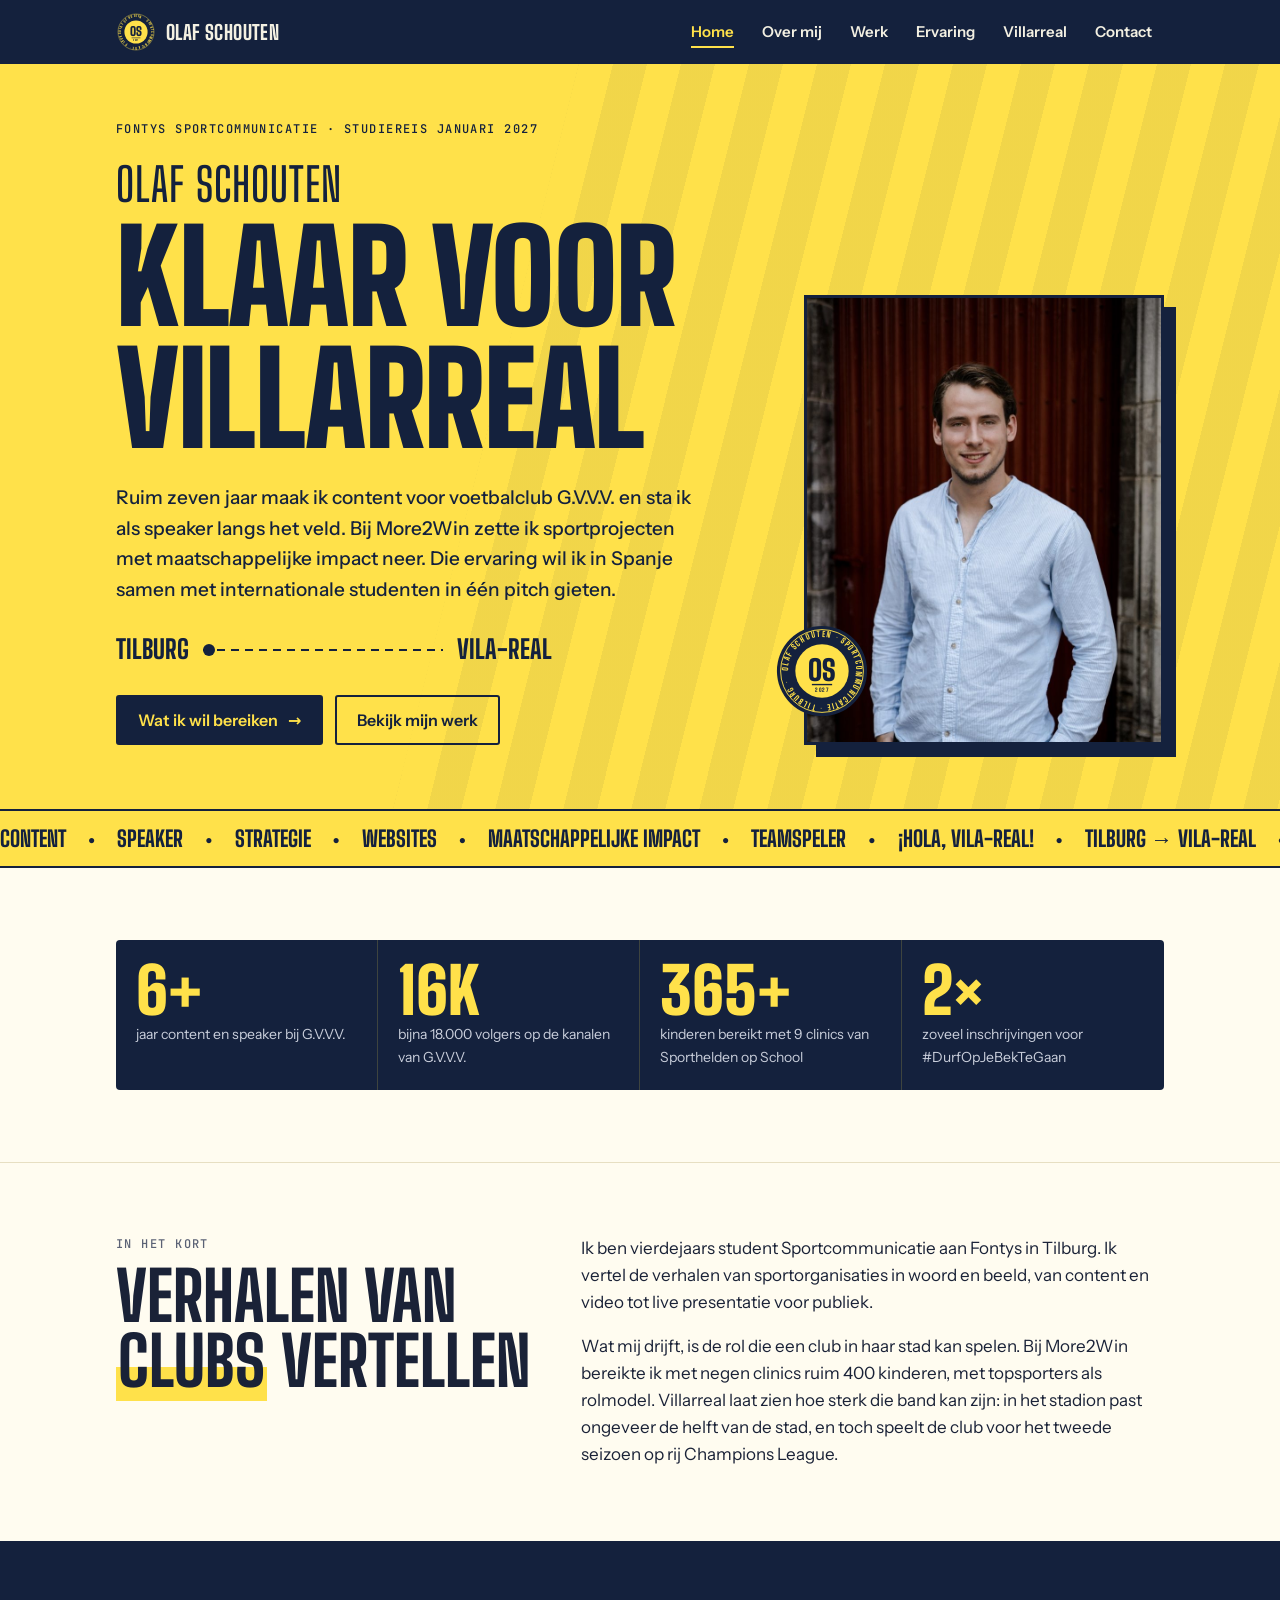
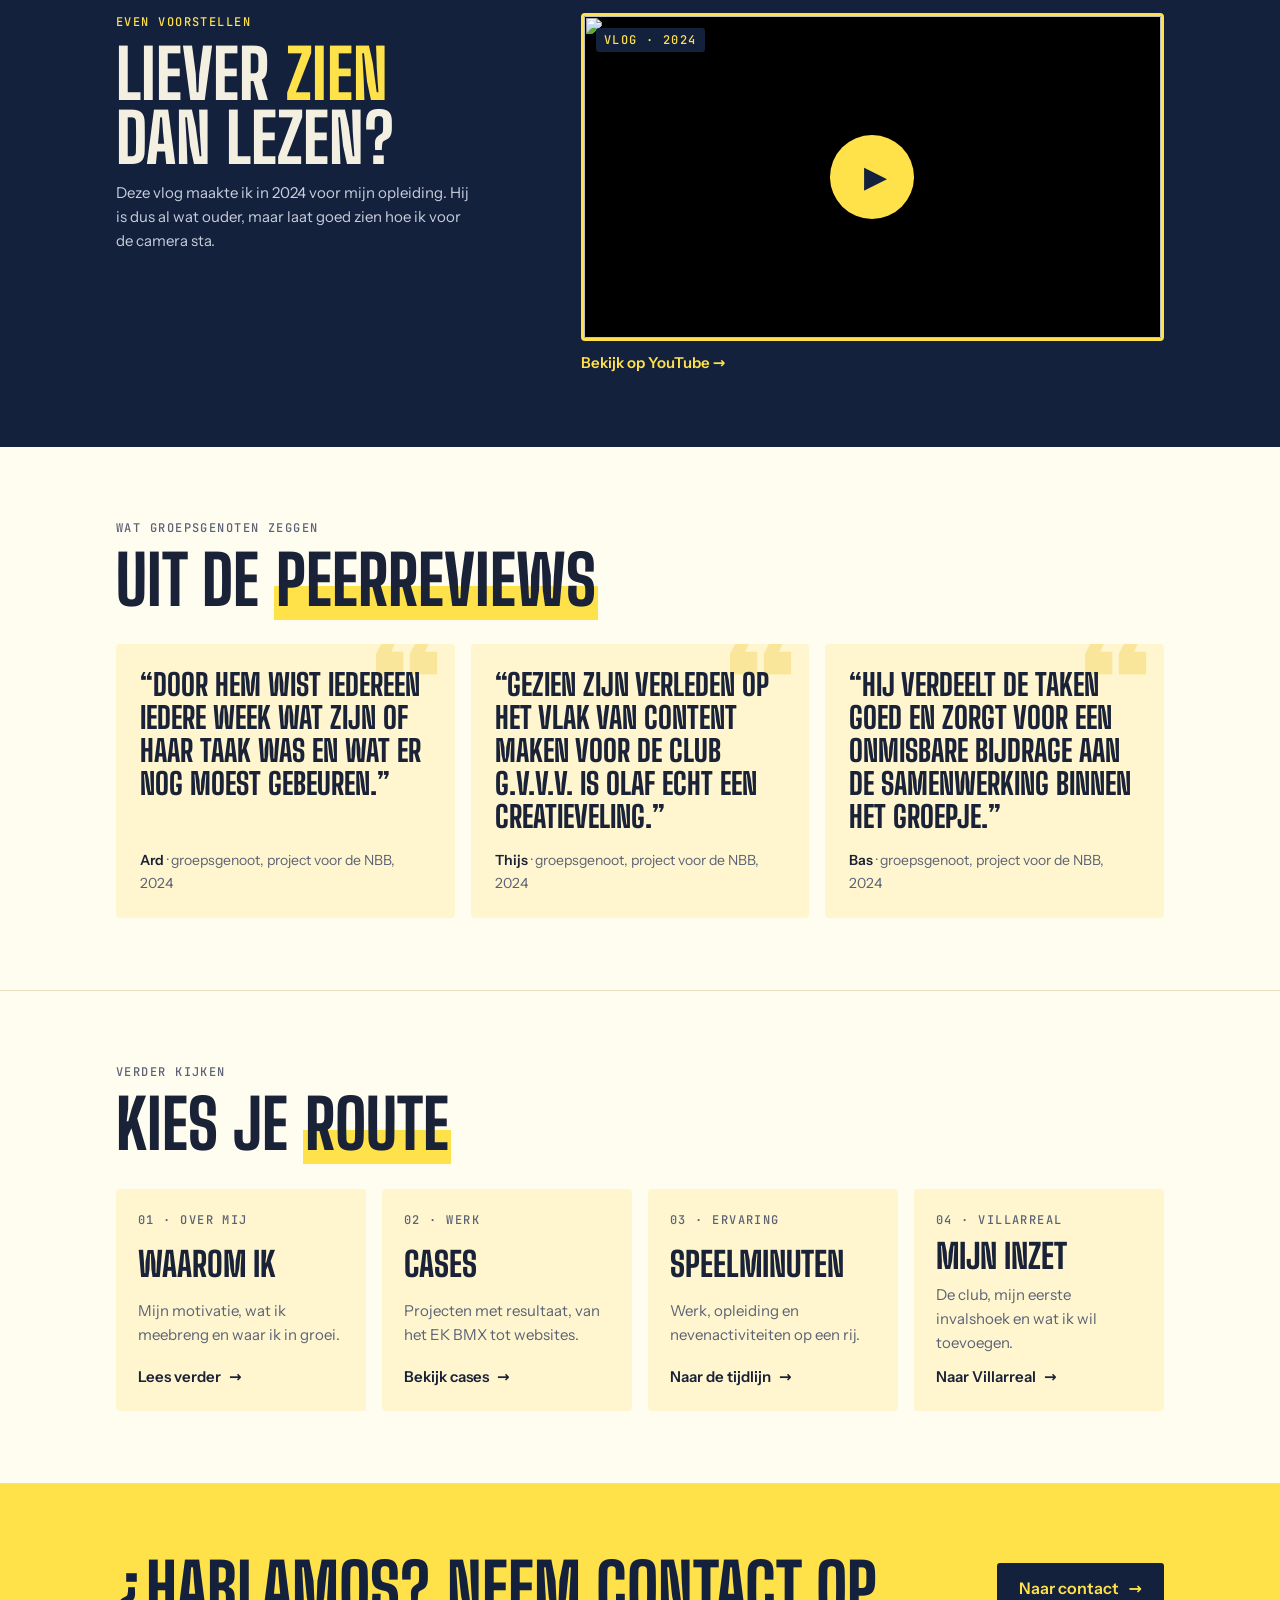
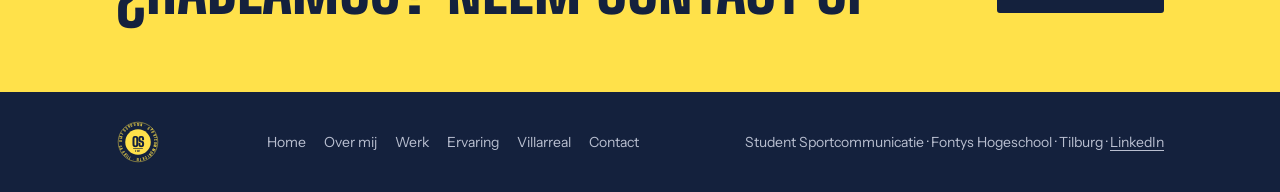
==== commit 58b3eb41: "Villarreal-pagina herschreven, vlog, peerreviews, cv, LinkedIn, echte cijfers en Spaanse touch Co-Au" ====
--- a/index.html
+++ b/index.html
@@ -33,7 +33,7 @@
       <p class="lede">Ruim zeven jaar maak ik content voor voetbalclub G.V.V.V. en sta ik als speaker langs het veld. Bij More2Win zette ik sportprojecten met maatschappelijke impact neer. Die ervaring wil ik in Spanje samen met internationale studenten in één pitch gieten.</p>
       <div class="route" aria-label="Van Tilburg naar Vila-real"><span>Tilburg</span><i></i><span>Vila-real</span></div>
       <div class="btns">
-        <a class="btn" href="villarreal.html">Mijn plan voor de week <span class="arrow">→</span></a>
+        <a class="btn" href="villarreal.html">Wat ik wil bereiken <span class="arrow">→</span></a>
         <a class="btn ghost" href="werk.html">Bekijk mijn werk</a>
       </div>
     </div>
@@ -43,15 +43,15 @@
     </figure>
   </div>
 </header>
-<div class="ticker" aria-hidden="true"><div class="ticker-track"><span>Content</span><span>Speaker</span><span>Strategie</span><span>Websites</span><span>Maatschappelijke impact</span><span>Teamspeler</span><span>Tilburg → Vila-real</span><span>Content</span><span>Speaker</span><span>Strategie</span><span>Websites</span><span>Maatschappelijke impact</span><span>Teamspeler</span><span>Tilburg → Vila-real</span><span>Content</span><span>Speaker</span><span>Strategie</span><span>Websites</span><span>Maatschappelijke impact</span><span>Teamspeler</span><span>Tilburg → Vila-real</span><span>Content</span><span>Speaker</span><span>Strategie</span><span>Websites</span><span>Maatschappelijke impact</span><span>Teamspeler</span><span>Tilburg → Vila-real</span></div></div>
+<div class="ticker" aria-hidden="true"><div class="ticker-track"><span>Content</span><span>Speaker</span><span>Strategie</span><span>Websites</span><span>Maatschappelijke impact</span><span>Teamspeler</span><span>¡Hola, Vila-real!</span><span>Tilburg → Vila-real</span><span>Content</span><span>Speaker</span><span>Strategie</span><span>Websites</span><span>Maatschappelijke impact</span><span>Teamspeler</span><span>¡Hola, Vila-real!</span><span>Tilburg → Vila-real</span><span>Content</span><span>Speaker</span><span>Strategie</span><span>Websites</span><span>Maatschappelijke impact</span><span>Teamspeler</span><span>¡Hola, Vila-real!</span><span>Tilburg → Vila-real</span><span>Content</span><span>Speaker</span><span>Strategie</span><span>Websites</span><span>Maatschappelijke impact</span><span>Teamspeler</span><span>¡Hola, Vila-real!</span><span>Tilburg → Vila-real</span></div></div>
 
 <section>
   <div class="wrap stack">
     <div class="scoreboard reveal">
       <div><b data-count="7" data-suffix="+">7+</b><span>jaar content en speaker bij G.V.V.V.</span></div>
-      <div><b data-count="3">3</b><span>websites gebouwd tijdens mijn stage</span></div>
-      <div><b data-count="2" data-suffix="×">2×</b><span>zoveel inschrijvingen door langs te gaan bij scholen</span></div>
-      <div><b data-count="40">40</b><span>kinderen op het podium van het EK BMX</span></div>
+      <div><b data-count="18" data-suffix="K">18K</b><span>bijna 18.000 volgers op de kanalen van G.V.V.V.</span></div>
+      <div><b data-count="400" data-suffix="+">400+</b><span>kinderen bereikt met 9 clinics van Sporthelden op School</span></div>
+      <div><b data-count="2" data-suffix="×">2×</b><span>zoveel inschrijvingen voor #DurfOpJeBekTeGaan</span></div>
     </div>
   </div>
 </section>
@@ -60,7 +60,34 @@
     <div class="head reveal"><span class="label">In het kort</span><h2>Verhalen van <em>clubs</em> vertellen</h2></div>
     <div class="prose reveal">
       <p>Ik ben vierdejaars student Sportcommunicatie aan Fontys in Tilburg. Ik vertel de verhalen van sportorganisaties in woord en beeld, van content en video tot live presentatie voor publiek.</p>
-      <p>Wat mij drijft, is de rol die een club in haar stad kan spelen. Dat zag ik bij More2Win, waar ik kinderen in beweging bracht met sporthelden als rolmodel. Een club als Villarreal, met een eigen maatschappelijk programma, is voor mij de ideale plek om die twee werelden samen te brengen in een campagne.</p>
+      <p>Wat mij drijft, is de rol die een club in haar stad kan spelen. Bij More2Win bereikte ik met negen clinics ruim 400 kinderen, met topsporters als rolmodel. Villarreal laat zien hoe sterk die band kan zijn: in het stadion past ongeveer de helft van de stad, en toch speelt de club voor het tweede seizoen op rij Champions League.</p>
+    </div>
+  </div>
+</section>
+<section class="band">
+  <div class="wrap split">
+    <div class="head reveal">
+      <span class="label">Even voorstellen</span>
+      <h2>Liever <em>zien</em> dan lezen?</h2>
+      <p class="note">Deze vlog maakte ik in 2024 voor mijn opleiding. Hij is dus al wat ouder, maar laat goed zien hoe ik voor de camera sta.</p>
+    </div>
+    <div class="video reveal">
+      <button class="video-btn" type="button" data-yt="3LCjmEtlFIQ" aria-label="Speel de vlog van Olaf af">
+        <img src="https://i.ytimg.com/vi/3LCjmEtlFIQ/hqdefault.jpg" alt="" width="480" height="360" loading="lazy">
+        <span class="play" aria-hidden="true">▶</span>
+        <span class="stamp label">Vlog · 2024</span>
+      </button>
+      <a class="video-link" href="https://youtu.be/3LCjmEtlFIQ" target="_blank" rel="noopener">Bekijk op YouTube →</a>
+    </div>
+  </div>
+</section>
+<section>
+  <div class="wrap stack">
+    <div class="head reveal"><span class="label">Wat groepsgenoten zeggen</span><h2>Uit de <em>peerreviews</em></h2></div>
+    <div class="quotes">
+      <figure class="q reveal"><blockquote>“Door hem wist iedereen iedere week wat zijn of haar taak was en wat er nog moest gebeuren.”</blockquote><figcaption><b>Ard</b> · groepsgenoot, project voor de NBB, 2024</figcaption></figure>
+      <figure class="q reveal"><blockquote>“Gezien zijn verleden op het vlak van content maken voor de club G.V.V.V. is Olaf echt een creatieveling.”</blockquote><figcaption><b>Thijs</b> · groepsgenoot, project voor de NBB, 2024</figcaption></figure>
+      <figure class="q reveal"><blockquote>“Hij verdeelt de taken goed en zorgt voor een onmisbare bijdrage aan de samenwerking binnen het groepje.”</blockquote><figcaption><b>Bas</b> · groepsgenoot, project voor de NBB, 2024</figcaption></figure>
     </div>
   </div>
 </section>
@@ -71,14 +98,14 @@
       <a class="route-card reveal" href="over-mij.html"><span class="label">01 · Over mij</span><h3>Waarom ik</h3><p>Mijn motivatie, wat ik meebreng en waar ik in groei.</p><span class="go">Lees verder <span>→</span></span></a>
       <a class="route-card reveal" href="werk.html"><span class="label">02 · Werk</span><h3>Cases</h3><p>Projecten met resultaat, van het EK BMX tot websites.</p><span class="go">Bekijk cases <span>→</span></span></a>
       <a class="route-card reveal" href="ervaring.html"><span class="label">03 · Ervaring</span><h3>Speelminuten</h3><p>Werk, opleiding en nevenactiviteiten op een rij.</p><span class="go">Naar de tijdlijn <span>→</span></span></a>
-      <a class="route-card reveal" href="villarreal.html"><span class="label">04 · Villarreal</span><h3>Mijn plan</h3><p>Zo wil ik de campagneweek in Spanje aanpakken.</p><span class="go">Bekijk het plan <span>→</span></span></a>
+      <a class="route-card reveal" href="villarreal.html"><span class="label">04 · Villarreal</span><h3>Mijn inzet</h3><p>De club, mijn eerste invalshoek en wat ik wil toevoegen.</p><span class="go">Naar Villarreal <span>→</span></span></a>
     </div>
   </div>
 </section>
 <section class="cta">
   <div class="wrap">
-    <h2>Benieuwd of ik <em>in het team</em> pas?</h2>
-    <a class="btn" href="contact.html">Neem contact op <span class="arrow">→</span></a>
+    <h2>¿Hablamos? <em>Neem contact op</em></h2>
+    <a class="btn" href="contact.html">Naar contact <span class="arrow">→</span></a>
   </div>
 </section>
 </main>
@@ -86,7 +113,7 @@
   <div class="wrap">
     <img src="assets/logo.svg" alt="Logo Olaf Schouten" width="44" height="44">
     <nav aria-label="Footer"><a href="index.html">Home</a><a href="over-mij.html">Over mij</a><a href="werk.html">Werk</a><a href="ervaring.html">Ervaring</a><a href="villarreal.html">Villarreal</a><a href="contact.html">Contact</a></nav>
-    <span>Student Sportcommunicatie · Fontys Hogeschool · Tilburg</span>
+    <span>Student Sportcommunicatie · Fontys Hogeschool · Tilburg · <a href="https://www.linkedin.com/in/olaf-schouten-592838220/" rel="noopener" target="_blank">LinkedIn</a></span>
   </div>
 </footer>
 <script src="script.js"></script>
--- a/styles.css
+++ b/styles.css
@@ -120,7 +120,7 @@
 
 /* Scoreboard stats */
 .scoreboard{display:grid;grid-template-columns:repeat(4,minmax(0,1fr));background:var(--ink);color:var(--on-ink);border-radius:4px;overflow:hidden}
-.scoreboard div{padding:22px 20px;display:grid;gap:4px;border-right:1px solid rgba(255,225,74,.18)}
+.scoreboard div{padding:22px 20px;display:grid;gap:4px;align-content:start;border-right:1px solid rgba(255,225,74,.18)}
 .scoreboard div:last-child{border-right:0}
 .scoreboard b{font-family:var(--display);font-weight:900;font-size:clamp(44px,6vw,64px);line-height:.9;color:var(--sun);font-variant-numeric:tabular-nums}
 .scoreboard span{font-size:14px;color:#C9CEDB}
@@ -247,3 +247,30 @@
   .portrait{justify-self:start;max-width:260px;order:-1;margin-left:24px}
   .portrait .badge{width:72px;height:72px;left:-22px}
 }
+
+/* Video (laadt pas na klik) */
+.note{font-size:15px;color:#C9CEDB;max-width:36ch}
+.video{display:grid;gap:10px;min-width:0}
+.video-btn{position:relative;display:block;width:100%;aspect-ratio:16/9;padding:0;border:3px solid var(--sun);border-radius:4px;overflow:hidden;background:#000;cursor:pointer}
+.video-btn img{width:100%;height:100%;object-fit:cover;transition:transform .6s var(--ease),filter .6s}
+.video-btn:hover img{transform:scale(1.04);filter:brightness(.8)}
+.video-btn .play{position:absolute;inset:0;margin:auto;width:84px;height:84px;border-radius:50%;background:var(--sun);color:var(--ink);display:grid;place-items:center;font-size:30px;padding-left:6px;box-shadow:0 0 0 0 rgba(255,225,74,.6);transition:transform .3s var(--ease)}
+.video-btn:hover .play{transform:scale(1.08)}
+@media (prefers-reduced-motion:no-preference){.video-btn .play{animation:pulse 2.4s infinite}}
+@keyframes pulse{0%{box-shadow:0 0 0 0 rgba(255,225,74,.55)}70%{box-shadow:0 0 0 22px rgba(255,225,74,0)}100%{box-shadow:0 0 0 0 rgba(255,225,74,0)}}
+.video-btn .stamp{position:absolute;left:12px;top:12px;background:var(--ink);color:var(--sun);padding:4px 8px;border-radius:3px}
+.video iframe{width:100%;aspect-ratio:16/9;border:3px solid var(--sun);border-radius:4px;display:block}
+.video-link{color:var(--sun);font-weight:600;font-size:15px;text-decoration:none}
+.video-link:hover{text-decoration:underline}
+
+/* Quotes */
+.quotes{display:grid;grid-template-columns:repeat(3,minmax(0,1fr));gap:16px}
+.q{margin:0;padding:24px;background:var(--card);border-radius:4px;display:grid;gap:16px;align-content:space-between;position:relative;overflow:hidden}
+.q::before{content:"“";position:absolute;right:12px;top:-28px;font-family:var(--display);font-weight:900;font-size:160px;color:var(--sun-deep);opacity:.25;line-height:1}
+.q blockquote{margin:0;font-family:var(--display);font-weight:800;font-size:clamp(24px,2.4vw,30px);line-height:1.1;text-transform:uppercase;position:relative}
+.q figcaption{font-size:14px;color:var(--muted)}
+.q figcaption b{color:var(--fg)}
+@media (max-width:860px){.quotes{grid-template-columns:1fr}}
+.contact-card .btn{justify-self:start}
+.contact-card.alt .btn{background:var(--ink);color:var(--sun)}
+.site-footer span a{text-decoration:underline;text-underline-offset:3px}
